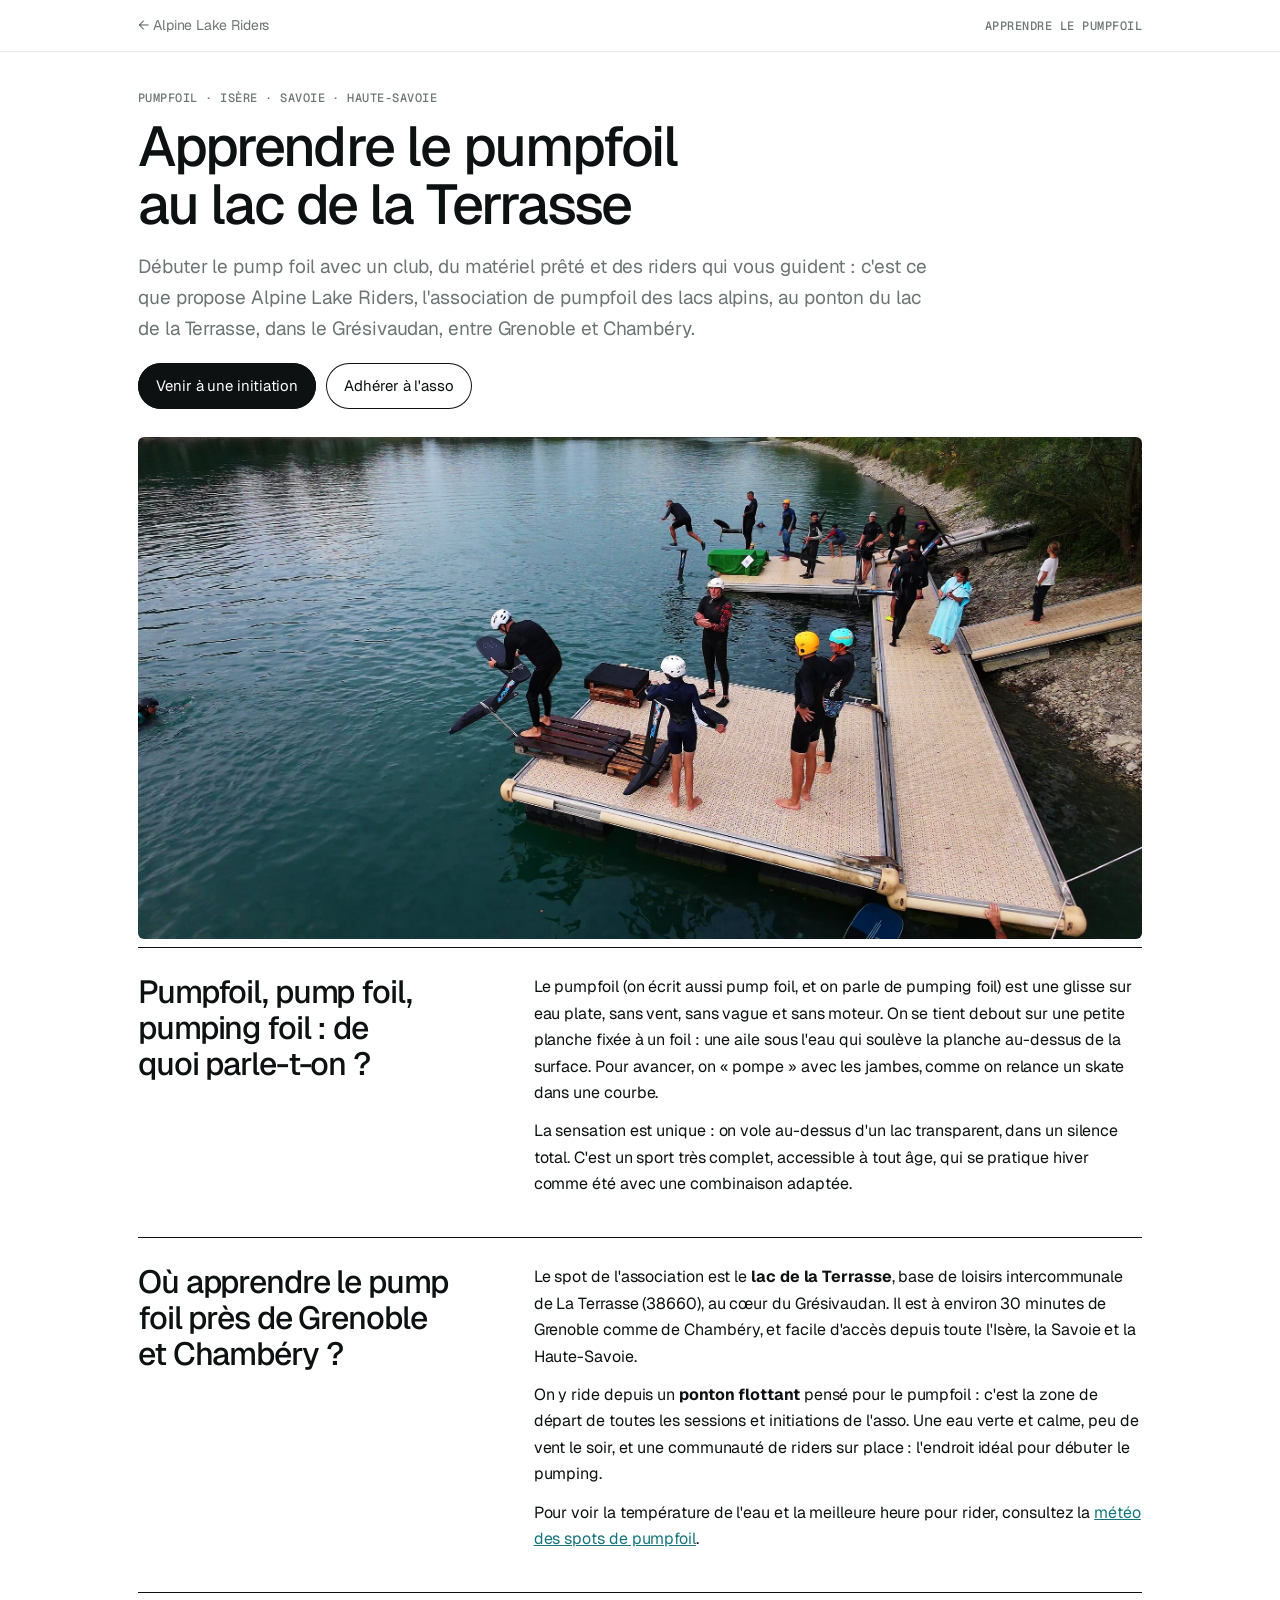
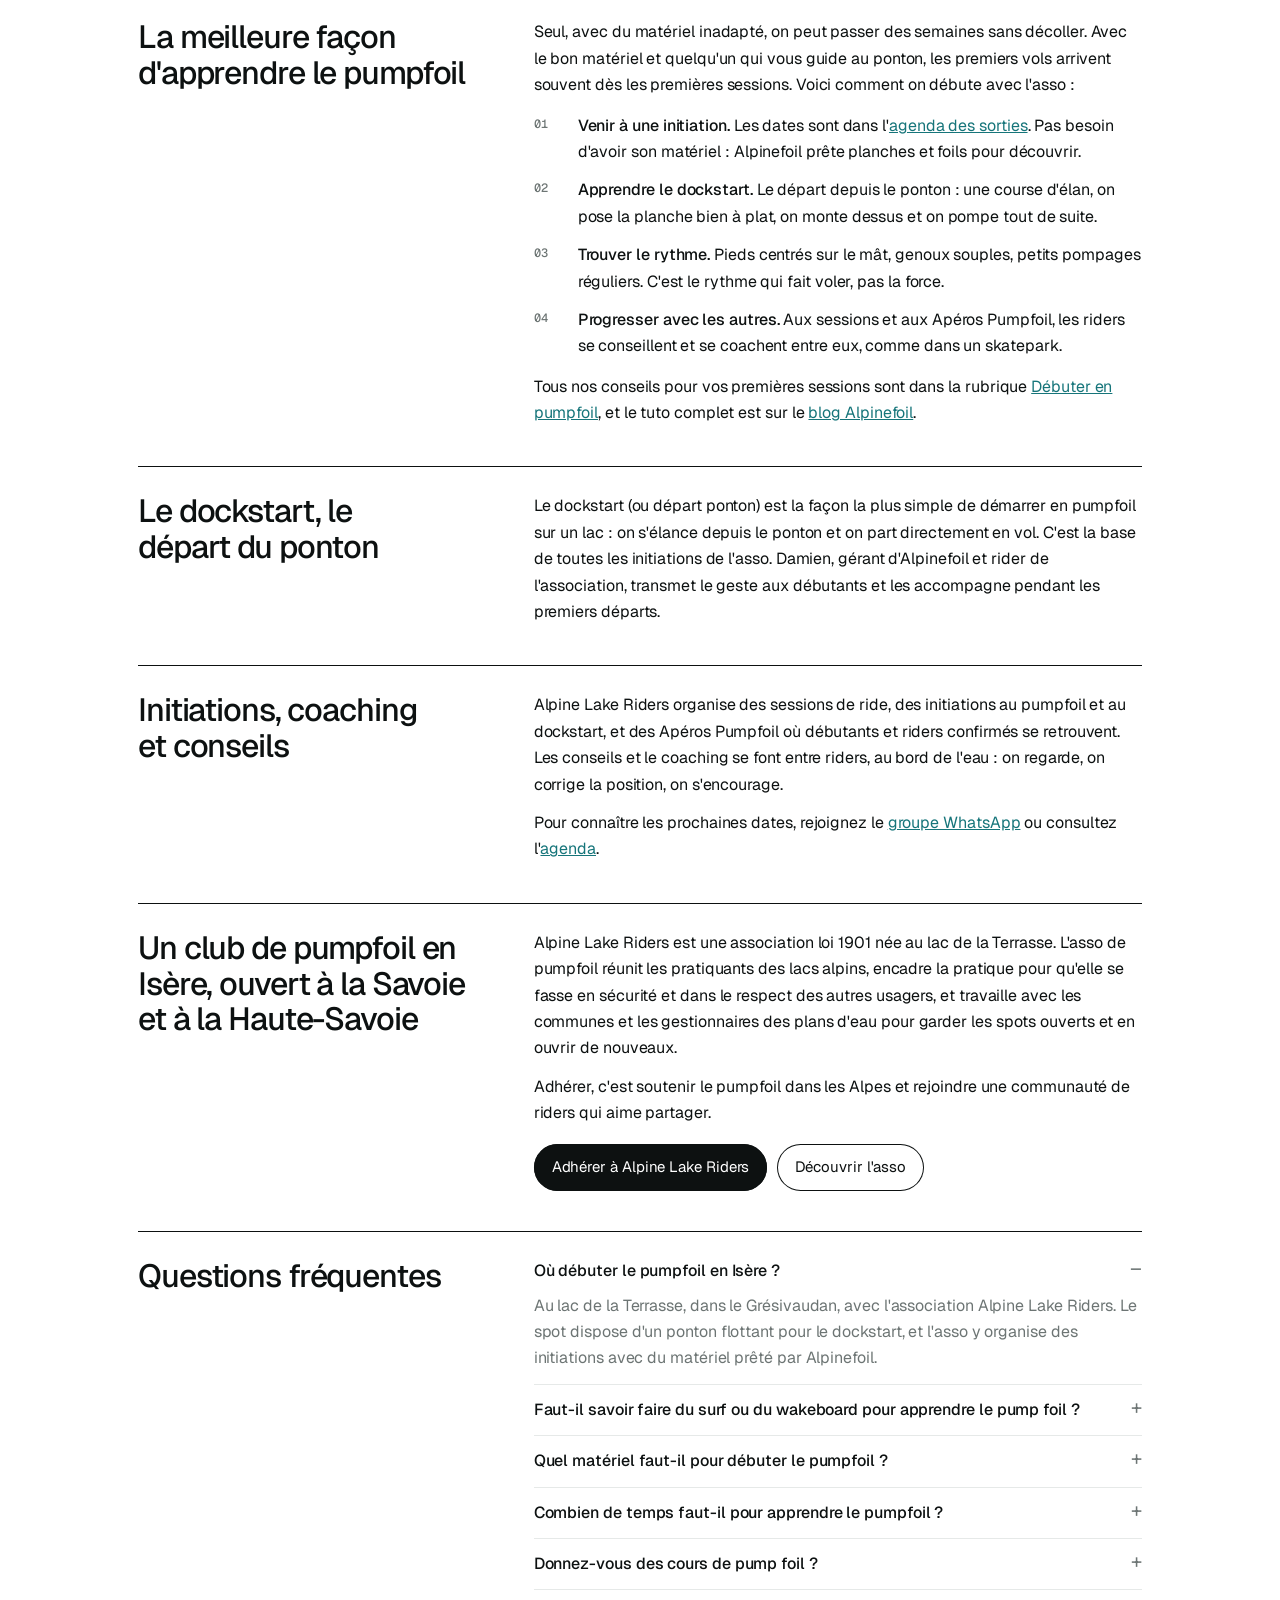
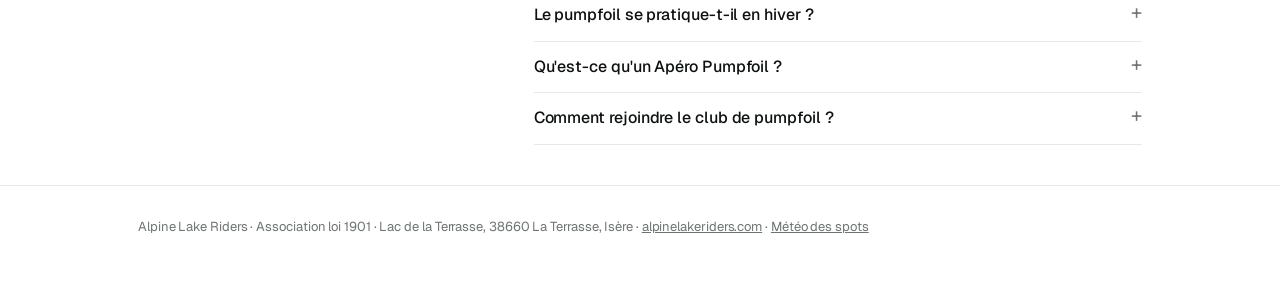
==== apprendre-pumpfoil.html @ 0e5ff298 "Nouvelle page « Apprendre le pumpfoil » (mots-clés pumpfoil, dockstart, débuter, club, Grenoble/Cham" ====
<!doctype html>
<html lang="fr">
<head>
<meta charset="utf-8">
<meta name="viewport" content="width=device-width,initial-scale=1,viewport-fit=cover">
<title>Apprendre le pumpfoil près de Grenoble et Chambéry · Alpine Lake Riders</title>
<meta name="description" content="Où apprendre le pump foil en Isère, Savoie et Haute-Savoie : initiations au dockstart, conseils et coaching entre riders au ponton du lac de la Terrasse, dans le Grésivaudan.">
<link rel="canonical" href="https://alpinelakeriders.com/apprendre-pumpfoil">
<meta property="og:type" content="article">
<meta property="og:site_name" content="Alpine Lake Riders">
<meta property="og:locale" content="fr_FR">
<meta property="og:title" content="Apprendre le pumpfoil au lac de la Terrasse">
<meta property="og:description" content="Initiations au dockstart, conseils et coaching entre riders : débuter le pump foil avec l'association Alpine Lake Riders.">
<meta property="og:url" content="https://alpinelakeriders.com/apprendre-pumpfoil">
<meta property="og:image" content="https://alpinelakeriders.com/media/depart-ponton.jpg">
<meta name="theme-color" content="#ffffff">
<link rel="icon" href="/media/favicon.svg?v=3" type="image/svg+xml">
<link rel="preconnect" href="https://fonts.googleapis.com"><link rel="preconnect" href="https://fonts.gstatic.com" crossorigin>
<link rel="stylesheet" href="https://fonts.googleapis.com/css2?family=Geist:wght@300..700&family=Geist+Mono:wght@400;500&display=swap">
<script type="application/ld+json">{"@context":"https://schema.org","@type":"BreadcrumbList","itemListElement":[{"@type":"ListItem","position":1,"name":"Alpine Lake Riders","item":"https://alpinelakeriders.com/"},{"@type":"ListItem","position":2,"name":"Apprendre le pumpfoil","item":"https://alpinelakeriders.com/apprendre-pumpfoil"}]}</script>
<script type="application/ld+json">{"@context": "https://schema.org", "@type": "FAQPage", "mainEntity": [{"@type": "Question", "name": "Où débuter le pumpfoil en Isère ?", "acceptedAnswer": {"@type": "Answer", "text": "Au lac de la Terrasse, dans le Grésivaudan, avec l'association Alpine Lake Riders. Le spot dispose d'un ponton flottant pour le dockstart, et l'asso y organise des initiations avec du matériel prêté par Alpinefoil."}}, {"@type": "Question", "name": "Faut-il savoir faire du surf ou du wakeboard pour apprendre le pump foil ?", "acceptedAnswer": {"@type": "Answer", "text": "Non. Une expérience de glisse aide un peu, mais beaucoup de riders de l'asso ont débuté sans. Il faut surtout savoir nager, être à l'aise dans l'eau et accepter de tomber souvent au début."}}, {"@type": "Question", "name": "Quel matériel faut-il pour débuter le pumpfoil ?", "acceptedAnswer": {"@type": "Answer", "text": "Une grande aile avant (1 500 à 2 000 cm²) qui porte à basse vitesse, une planche de pump légère, une combinaison adaptée à la saison, un casque et idéalement un gilet d'impact. Inutile d'acheter tout de suite : le matériel est prêté pendant les initiations."}}, {"@type": "Question", "name": "Combien de temps faut-il pour apprendre le pumpfoil ?", "acceptedAnswer": {"@type": "Answer", "text": "Cela dépend de chacun. Avec le bon matériel et quelqu'un pour vous guider au ponton, les premiers vols arrivent souvent au bout de quelques sessions. Le pump est très physique : mieux vaut dix départs bien faits qu'une heure d'épuisement."}}, {"@type": "Question", "name": "Donnez-vous des cours de pump foil ?", "acceptedAnswer": {"@type": "Answer", "text": "L'association propose des initiations au pumpfoil et au dockstart, puis un coaching entre riders pendant les sessions. Les dates sont publiées dans l'agenda et sur le groupe WhatsApp."}}, {"@type": "Question", "name": "Le pumpfoil se pratique-t-il en hiver ?", "acceptedAnswer": {"@type": "Answer", "text": "Oui, avec une combinaison adaptée. La température de l'eau des lacs est suivie sur la page météo des spots. Le ponton du lac de la Terrasse est fermé du 1er novembre au 18 décembre 2026."}}, {"@type": "Question", "name": "Qu'est-ce qu'un Apéro Pumpfoil ?", "acceptedAnswer": {"@type": "Answer", "text": "Le rendez-vous convivial de l'asso : on ride au ponton en fin de journée, puis on se retrouve autour d'un apéro partagé. Débutants, curieux et riders confirmés sont les bienvenus."}}, {"@type": "Question", "name": "Comment rejoindre le club de pumpfoil ?", "acceptedAnswer": {"@type": "Answer", "text": "En adhérant à l'association depuis la rubrique Rejoindre les riders, et en rejoignant le groupe WhatsApp pour être prévenu des prochaines sessions."}}]}</script>
<style>
:root{
  --paper:#ffffff; --ink:#0d1111; --grey:#6d7574; --hair:#e6e9e8; --lake:#16757a;
  --bg:var(--paper); --fg:var(--ink); --muted:var(--grey); --line:var(--hair); --tint:#f4f6f6;
  --sans:"Geist", system-ui, -apple-system, "Segoe UI", Roboto, sans-serif;
  --mono:"Geist Mono", ui-monospace, Menlo, Consolas, monospace;
}
@media (prefers-color-scheme: dark){:root:not([data-theme="light"]){
  --bg:#0a0d0d; --fg:#eef1f0; --muted:#8e9897; --line:#1f2625; --tint:#121717; --lake:#4fb3b0; color-scheme:dark}}
:root[data-theme="dark"]{--bg:#0a0d0d; --fg:#eef1f0; --muted:#8e9897; --line:#1f2625; --tint:#121717; --lake:#4fb3b0; color-scheme:dark}
*{box-sizing:border-box}
html,body{margin:0;padding:0}
body{overflow-x:clip;background:var(--bg);color:var(--fg);font:400 16px/1.65 var(--sans);-webkit-font-smoothing:antialiased;letter-spacing:-.005em}
img{display:block;max-width:100%;height:auto}
a{color:inherit}
:focus-visible{outline:2px solid var(--lake);outline-offset:3px}
p{margin:0}p+p{margin-top:12px}
h1,h2,h3{margin:0;font-weight:500;letter-spacing:-.035em;text-wrap:balance}
.wrap{max-width:1100px;margin:0 auto;padding-left:max(16px,env(safe-area-inset-left,0px));padding-right:max(16px,env(safe-area-inset-right,0px))}
@media (min-width:800px){.wrap{padding-left:48px;padding-right:48px}}
.label{font:500 12px/1 var(--mono);letter-spacing:.04em;text-transform:uppercase;color:var(--muted)}
.top{position:sticky;top:0;z-index:5;background:color-mix(in srgb,var(--bg) 92%,transparent);backdrop-filter:blur(12px);-webkit-backdrop-filter:blur(12px);border-bottom:1px solid var(--line)}
.top .wrap{display:flex;justify-content:space-between;align-items:center;gap:12px;padding-block:14px}
.top a{font-size:14px;color:var(--muted);text-decoration:none}.top a:hover{color:var(--fg)}
header.intro{padding-block:40px 28px}
header.intro h1{font-size:clamp(32px,4.8vw,56px);line-height:1.04;max-width:18ch}
header.intro .lede{color:var(--muted);max-width:62ch;margin-top:16px;font-size:clamp(17px,1.6vw,19px)}
.hero{margin:0 0 8px;border-radius:6px;overflow:hidden;aspect-ratio:16/8;background:var(--tint)}
.hero img{width:100%;height:100%;object-fit:cover}
section{border-top:1px solid var(--fg);padding-block:26px 40px;display:grid;gap:14px 48px}
@media (min-width:860px){section{grid-template-columns:minmax(0,4fr) minmax(0,7fr)}}
section h2{font-size:clamp(23px,2.7vw,32px);line-height:1.12}
section .txt{max-width:66ch}
section .txt a{color:var(--lake)}section .txt a:hover{color:var(--fg)}
ol.steps{list-style:none;margin:14px 0 0;padding:0;display:grid;gap:12px;counter-reset:s}
ol.steps li{counter-increment:s;display:grid;grid-template-columns:34px 1fr;gap:4px 10px}
ol.steps li::before{content:counter(s,decimal-leading-zero);font:500 12px/1.9 var(--mono);color:var(--muted)}
ol.steps b{font-weight:500}
.faq details{border-bottom:1px solid var(--line);padding-block:12px}
.faq details:first-child{padding-top:0}
.faq summary{cursor:pointer;font-weight:500;list-style:none;display:flex;justify-content:space-between;gap:16px}
.faq summary::-webkit-details-marker{display:none}
.faq summary::after{content:"+";font:400 20px/1 var(--sans);color:var(--muted)}
.faq details[open] summary::after{content:"–"}
.faq details p{color:var(--muted);margin-top:8px}
.faq details a{color:var(--lake)}
.cta{display:flex;flex-wrap:wrap;gap:10px;margin-top:18px}
.pill{display:inline-flex;align-items:center;gap:8px;padding:11px 18px;border-radius:999px;font-size:15px;text-decoration:none;box-shadow:inset 0 0 0 1px var(--fg)}
.pill.ink{background:var(--fg);color:var(--bg)}
.pill:hover{opacity:.85}
section .txt a.pill{color:var(--fg)}section .txt a.pill.ink{color:var(--bg)}
footer{padding-block:30px 50px;color:var(--muted);font-size:13px;border-top:1px solid var(--line)}
footer a{color:inherit}
</style>
</head>
<body>
<div class="top"><div class="wrap"><a href="/">← Alpine Lake Riders</a><span class="label">Apprendre le pumpfoil</span></div></div>
<main class="wrap">
<header class="intro">
  <p class="label">Pumpfoil · Isère · Savoie · Haute-Savoie</p>
  <h1 style="margin-top:14px">Apprendre le pumpfoil au lac de la Terrasse</h1>
  <p class="lede">Débuter le pump foil avec un club, du matériel prêté et des riders qui vous guident : c'est ce que propose Alpine Lake Riders, l'association de pumpfoil des lacs alpins, au ponton du lac de la Terrasse, dans le Grésivaudan, entre Grenoble et Chambéry.</p>
  <div class="cta"><a class="pill ink" href="/#agenda">Venir à une initiation</a><a class="pill" href="/#rejoindre">Adhérer à l'asso</a></div>
</header>
<figure class="hero"><img src="media/depart-ponton.jpg" alt="Départ en dockstart depuis le ponton de pumpfoil du lac de la Terrasse" width="2200" height="1238"></figure>

<section>
  <h2>Pumpfoil, pump foil, pumping foil : de quoi parle-t-on&nbsp;?</h2>
  <div class="txt">
    <p>Le pumpfoil (on écrit aussi pump foil, et on parle de pumping foil) est une glisse sur eau plate, sans vent, sans vague et sans moteur. On se tient debout sur une petite planche fixée à un foil : une aile sous l'eau qui soulève la planche au-dessus de la surface. Pour avancer, on « pompe » avec les jambes, comme on relance un skate dans une courbe.</p>
    <p>La sensation est unique : on vole au-dessus d'un lac transparent, dans un silence total. C'est un sport très complet, accessible à tout âge, qui se pratique hiver comme été avec une combinaison adaptée.</p>
  </div>
</section>

<section>
  <h2>Où apprendre le pump foil près de Grenoble et Chambéry&nbsp;?</h2>
  <div class="txt">
    <p>Le spot de l'association est le <b>lac de la Terrasse</b>, base de loisirs intercommunale de La Terrasse (38660), au cœur du Grésivaudan. Il est à environ 30 minutes de Grenoble comme de Chambéry, et facile d'accès depuis toute l'Isère, la Savoie et la Haute-Savoie.</p>
    <p>On y ride depuis un <b>ponton flottant</b> pensé pour le pumpfoil : c'est la zone de départ de toutes les sessions et initiations de l'asso. Une eau verte et calme, peu de vent le soir, et une communauté de riders sur place : l'endroit idéal pour débuter le pumping.</p>
    <p>Pour voir la température de l'eau et la meilleure heure pour rider, consultez la <a href="/lacs">météo des spots de pumpfoil</a>.</p>
  </div>
</section>

<section>
  <h2>La meilleure façon d'apprendre le pumpfoil</h2>
  <div class="txt">
    <p>Seul, avec du matériel inadapté, on peut passer des semaines sans décoller. Avec le bon matériel et quelqu'un qui vous guide au ponton, les premiers vols arrivent souvent dès les premières sessions. Voici comment on débute avec l'asso :</p>
    <ol class="steps">
      <li><span><b>Venir à une initiation.</b> Les dates sont dans l'<a href="/#agenda">agenda des sorties</a>. Pas besoin d'avoir son matériel : Alpinefoil prête planches et foils pour découvrir.</span></li>
      <li><span><b>Apprendre le dockstart.</b> Le départ depuis le ponton : une course d'élan, on pose la planche bien à plat, on monte dessus et on pompe tout de suite.</span></li>
      <li><span><b>Trouver le rythme.</b> Pieds centrés sur le mât, genoux souples, petits pompages réguliers. C'est le rythme qui fait voler, pas la force.</span></li>
      <li><span><b>Progresser avec les autres.</b> Aux sessions et aux Apéros Pumpfoil, les riders se conseillent et se coachent entre eux, comme dans un skatepark.</span></li>
    </ol>
    <p style="margin-top:14px">Tous nos conseils pour vos premières sessions sont dans la rubrique <a href="/#debuter">Débuter en pumpfoil</a>, et le tuto complet est sur le <a href="https://www.alpinefoil.com/blog-hydrofoil-kite-foil/tuto-foil/tuto-pumpfoil-debuter-apprendre-pumping-drop-start.html" target="_blank" rel="noopener">blog Alpinefoil</a>.</p>
  </div>
</section>

<section>
  <h2>Le dockstart, le départ du ponton</h2>
  <div class="txt">
    <p>Le dockstart (ou départ ponton) est la façon la plus simple de démarrer en pumpfoil sur un lac : on s'élance depuis le ponton et on part directement en vol. C'est la base de toutes les initiations de l'asso. Damien, gérant d'Alpinefoil et rider de l'association, transmet le geste aux débutants et les accompagne pendant les premiers départs.</p>
  </div>
</section>

<section>
  <h2>Initiations, coaching et conseils</h2>
  <div class="txt">
    <p>Alpine Lake Riders organise des sessions de ride, des initiations au pumpfoil et au dockstart, et des Apéros Pumpfoil où débutants et riders confirmés se retrouvent. Les conseils et le coaching se font entre riders, au bord de l'eau : on regarde, on corrige la position, on s'encourage.</p>
    <p>Pour connaître les prochaines dates, rejoignez le <a href="https://chat.whatsapp.com/D0wUPuh0QP87qtSMwNR3xT" target="_blank" rel="noopener">groupe WhatsApp</a> ou consultez l'<a href="/#agenda">agenda</a>.</p>
  </div>
</section>

<section>
  <h2>Un club de pumpfoil en Isère, ouvert à la Savoie et à la Haute-Savoie</h2>
  <div class="txt">
    <p>Alpine Lake Riders est une association loi 1901 née au lac de la Terrasse. L'asso de pumpfoil réunit les pratiquants des lacs alpins, encadre la pratique pour qu'elle se fasse en sécurité et dans le respect des autres usagers, et travaille avec les communes et les gestionnaires des plans d'eau pour garder les spots ouverts et en ouvrir de nouveaux.</p>
    <p>Adhérer, c'est soutenir le pumpfoil dans les Alpes et rejoindre une communauté de riders qui aime partager.</p>
    <div class="cta"><a class="pill ink" href="/#rejoindre">Adhérer à Alpine Lake Riders</a><a class="pill" href="/#asso">Découvrir l'asso</a></div>
  </div>
</section>

<section class="faq-sec">
  <h2>Questions fréquentes</h2>
  <div class="txt faq" id="faq">
    <details open><summary>Où débuter le pumpfoil en Isère&nbsp;?</summary><p>Au lac de la Terrasse, dans le Grésivaudan, avec l'association Alpine Lake Riders. Le spot dispose d'un ponton flottant pour le dockstart, et l'asso y organise des initiations avec du matériel prêté par Alpinefoil.</p></details>
    <details><summary>Faut-il savoir faire du surf ou du wakeboard pour apprendre le pump foil&nbsp;?</summary><p>Non. Une expérience de glisse aide un peu, mais beaucoup de riders de l'asso ont débuté sans. Il faut surtout savoir nager, être à l'aise dans l'eau et accepter de tomber souvent au début.</p></details>
    <details><summary>Quel matériel faut-il pour débuter le pumpfoil&nbsp;?</summary><p>Une grande aile avant (1 500 à 2 000 cm²) qui porte à basse vitesse, une planche de pump légère, une combinaison adaptée à la saison, un casque et idéalement un gilet d'impact. Inutile d'acheter tout de suite : le matériel est prêté pendant les initiations.</p></details>
    <details><summary>Combien de temps faut-il pour apprendre le pumpfoil&nbsp;?</summary><p>Cela dépend de chacun. Avec le bon matériel et quelqu'un pour vous guider au ponton, les premiers vols arrivent souvent au bout de quelques sessions. Le pump est très physique : mieux vaut dix départs bien faits qu'une heure d'épuisement.</p></details>
    <details><summary>Donnez-vous des cours de pump foil&nbsp;?</summary><p>L'association propose des initiations au pumpfoil et au dockstart, puis un coaching entre riders pendant les sessions. Les dates sont publiées dans l'<a href="/#agenda">agenda</a> et sur le groupe WhatsApp.</p></details>
    <details><summary>Le pumpfoil se pratique-t-il en hiver&nbsp;?</summary><p>Oui, avec une combinaison adaptée. La température de l'eau des lacs est suivie sur la page <a href="/lacs">météo des spots</a>. Le ponton du lac de la Terrasse est fermé du 1er novembre au 18 décembre 2026.</p></details>
    <details><summary>Qu'est-ce qu'un Apéro Pumpfoil&nbsp;?</summary><p>Le rendez-vous convivial de l'asso : on ride au ponton en fin de journée, puis on se retrouve autour d'un apéro partagé. Débutants, curieux et riders confirmés sont les bienvenus.</p></details>
    <details><summary>Comment rejoindre le club de pumpfoil&nbsp;?</summary><p>En adhérant à l'association depuis la rubrique <a href="/#rejoindre">Rejoindre les riders</a>, et en rejoignant le groupe WhatsApp pour être prévenu des prochaines sessions.</p></details>
  </div>
</section>
</main>
<footer><div class="wrap">
  <p>Alpine Lake Riders · Association loi 1901 · Lac de la Terrasse, 38660 La Terrasse, Isère · <a href="/">alpinelakeriders.com</a> · <a href="/lacs">Météo des spots</a></p>
</div></footer>
</body>
</html>
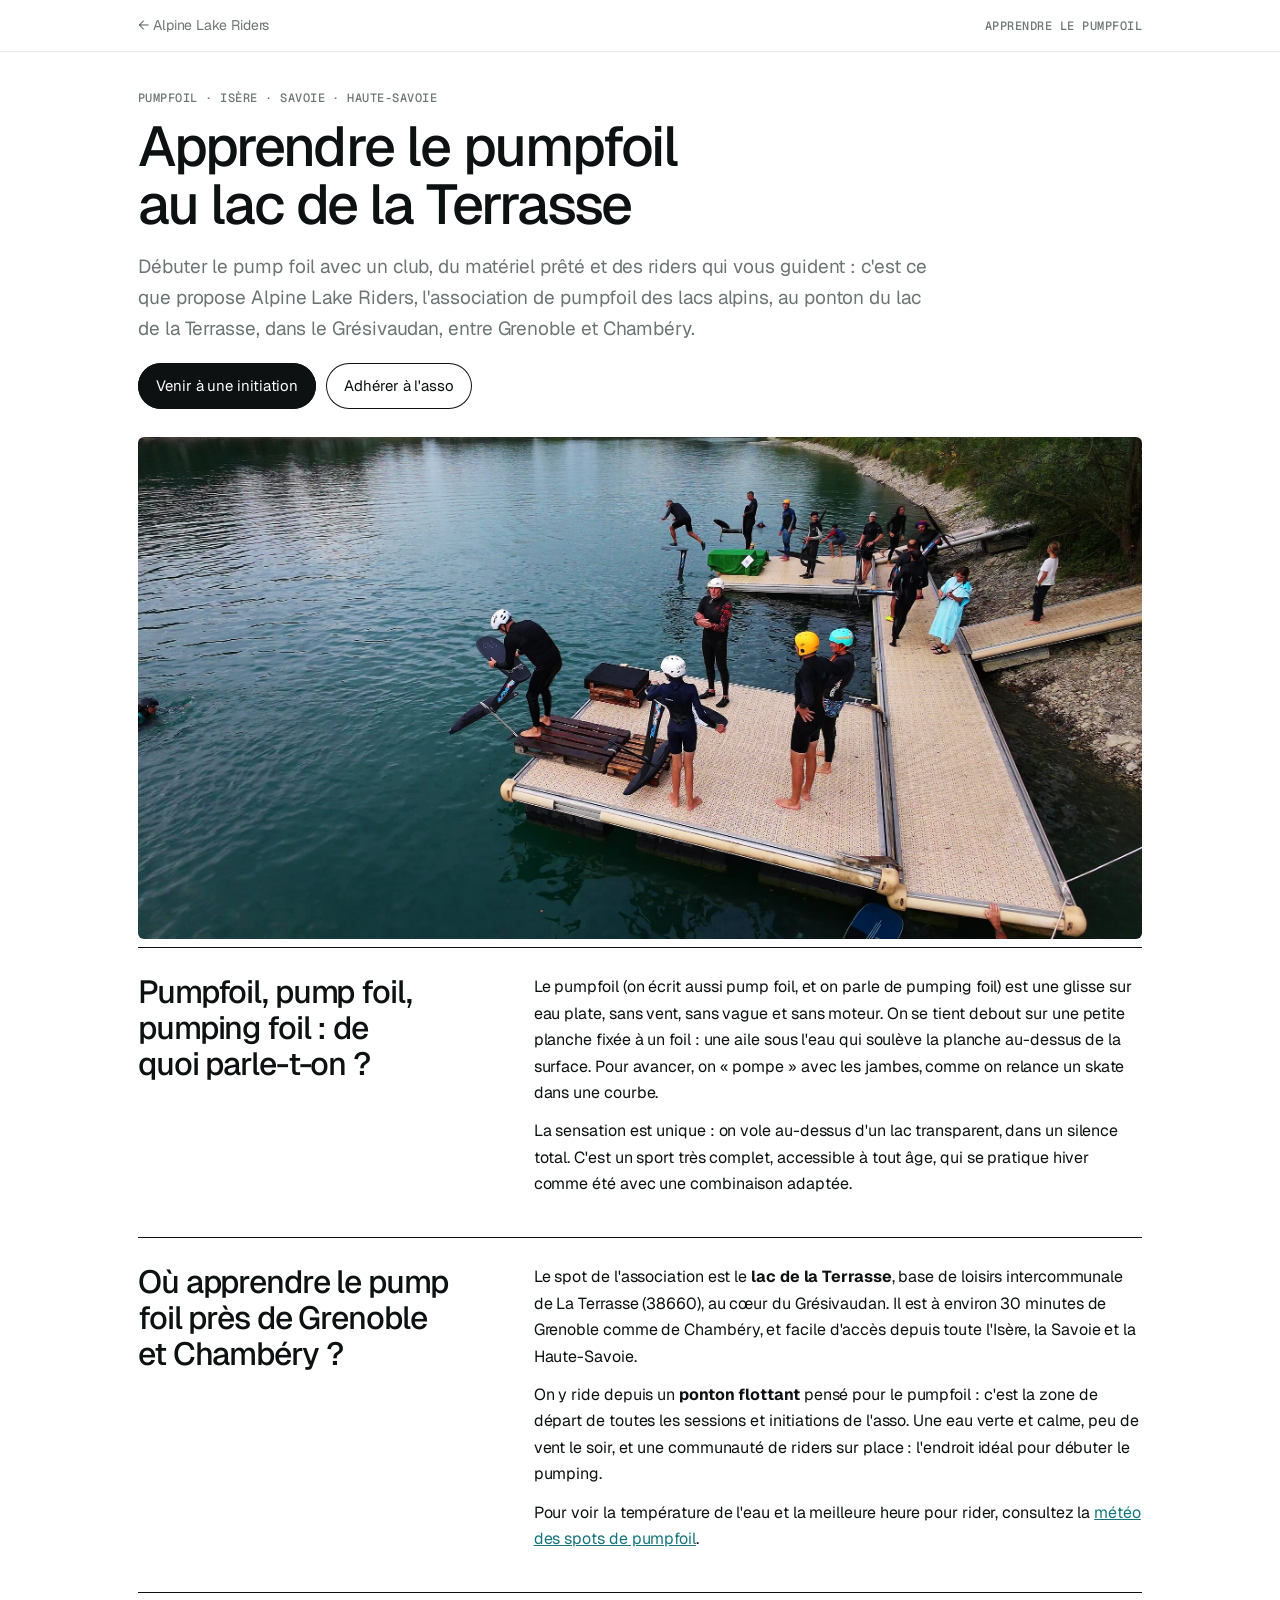
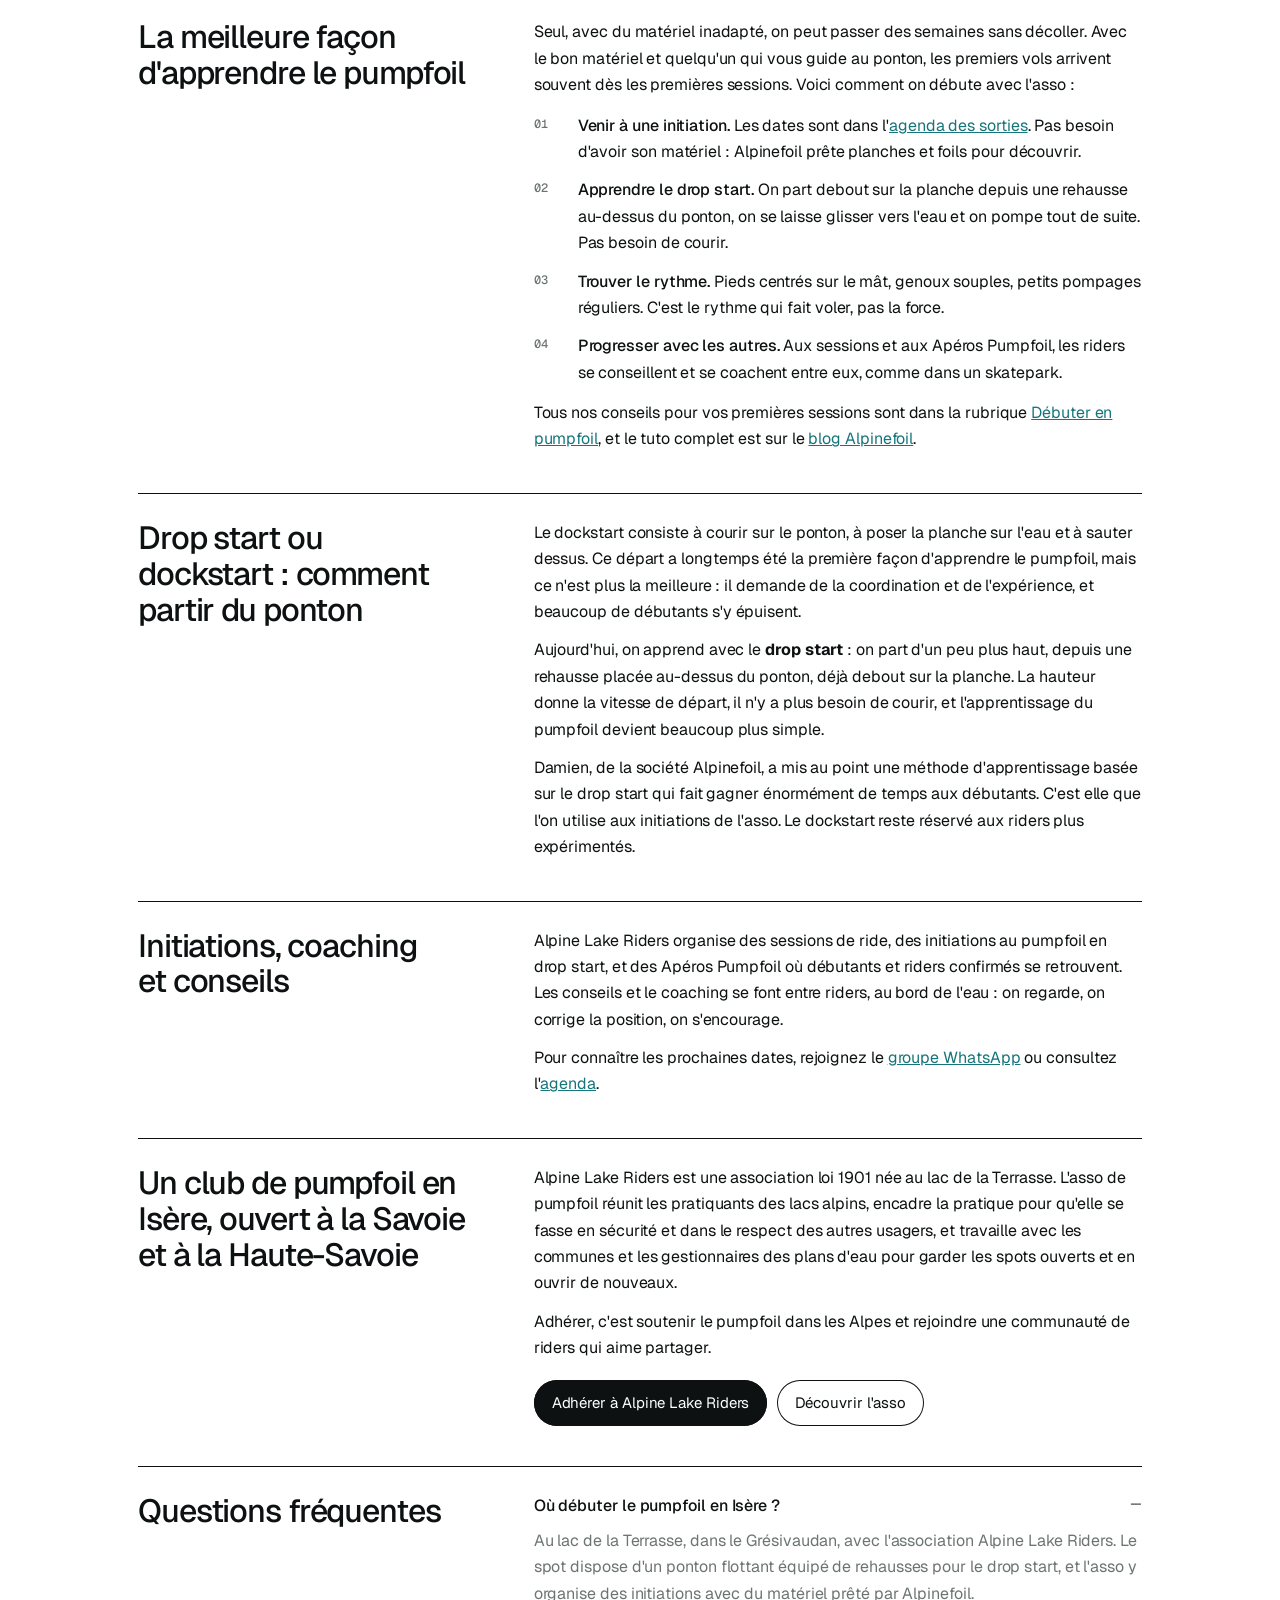
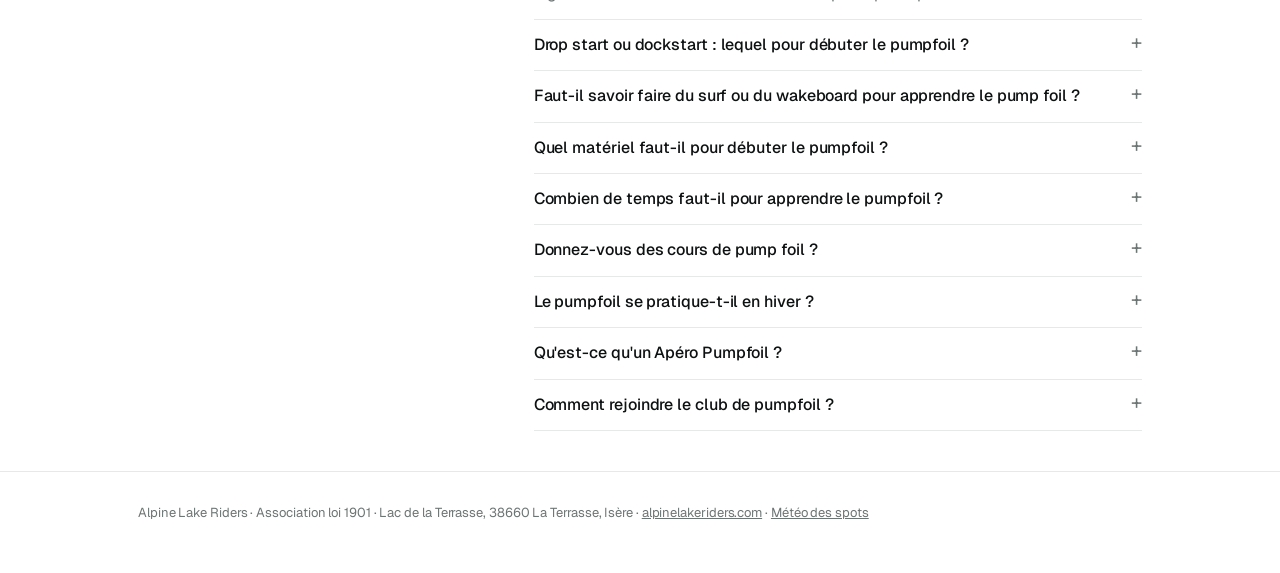
==== commit 849a3c3d: "Page Apprendre le pumpfoil : le drop start comme méthode d'apprentissage, le dockstart pour les ride" ====
--- a/apprendre-pumpfoil.html
+++ b/apprendre-pumpfoil.html
@@ -4,13 +4,13 @@
 <meta charset="utf-8">
 <meta name="viewport" content="width=device-width,initial-scale=1,viewport-fit=cover">
 <title>Apprendre le pumpfoil près de Grenoble et Chambéry · Alpine Lake Riders</title>
-<meta name="description" content="Où apprendre le pump foil en Isère, Savoie et Haute-Savoie : initiations au dockstart, conseils et coaching entre riders au ponton du lac de la Terrasse, dans le Grésivaudan.">
+<meta name="description" content="Où apprendre le pump foil en Isère, Savoie et Haute-Savoie : initiations au drop start, conseils et coaching entre riders au ponton du lac de la Terrasse, dans le Grésivaudan.">
 <link rel="canonical" href="https://alpinelakeriders.com/apprendre-pumpfoil">
 <meta property="og:type" content="article">
 <meta property="og:site_name" content="Alpine Lake Riders">
 <meta property="og:locale" content="fr_FR">
 <meta property="og:title" content="Apprendre le pumpfoil au lac de la Terrasse">
-<meta property="og:description" content="Initiations au dockstart, conseils et coaching entre riders : débuter le pump foil avec l'association Alpine Lake Riders.">
+<meta property="og:description" content="Initiations au drop start, conseils et coaching entre riders : débuter le pump foil avec l'association Alpine Lake Riders.">
 <meta property="og:url" content="https://alpinelakeriders.com/apprendre-pumpfoil">
 <meta property="og:image" content="https://alpinelakeriders.com/media/depart-ponton.jpg">
 <meta name="theme-color" content="#ffffff">
@@ -18,7 +18,7 @@
 <link rel="preconnect" href="https://fonts.googleapis.com"><link rel="preconnect" href="https://fonts.gstatic.com" crossorigin>
 <link rel="stylesheet" href="https://fonts.googleapis.com/css2?family=Geist:wght@300..700&family=Geist+Mono:wght@400;500&display=swap">
 <script type="application/ld+json">{"@context":"https://schema.org","@type":"BreadcrumbList","itemListElement":[{"@type":"ListItem","position":1,"name":"Alpine Lake Riders","item":"https://alpinelakeriders.com/"},{"@type":"ListItem","position":2,"name":"Apprendre le pumpfoil","item":"https://alpinelakeriders.com/apprendre-pumpfoil"}]}</script>
-<script type="application/ld+json">{"@context": "https://schema.org", "@type": "FAQPage", "mainEntity": [{"@type": "Question", "name": "Où débuter le pumpfoil en Isère ?", "acceptedAnswer": {"@type": "Answer", "text": "Au lac de la Terrasse, dans le Grésivaudan, avec l'association Alpine Lake Riders. Le spot dispose d'un ponton flottant pour le dockstart, et l'asso y organise des initiations avec du matériel prêté par Alpinefoil."}}, {"@type": "Question", "name": "Faut-il savoir faire du surf ou du wakeboard pour apprendre le pump foil ?", "acceptedAnswer": {"@type": "Answer", "text": "Non. Une expérience de glisse aide un peu, mais beaucoup de riders de l'asso ont débuté sans. Il faut surtout savoir nager, être à l'aise dans l'eau et accepter de tomber souvent au début."}}, {"@type": "Question", "name": "Quel matériel faut-il pour débuter le pumpfoil ?", "acceptedAnswer": {"@type": "Answer", "text": "Une grande aile avant (1 500 à 2 000 cm²) qui porte à basse vitesse, une planche de pump légère, une combinaison adaptée à la saison, un casque et idéalement un gilet d'impact. Inutile d'acheter tout de suite : le matériel est prêté pendant les initiations."}}, {"@type": "Question", "name": "Combien de temps faut-il pour apprendre le pumpfoil ?", "acceptedAnswer": {"@type": "Answer", "text": "Cela dépend de chacun. Avec le bon matériel et quelqu'un pour vous guider au ponton, les premiers vols arrivent souvent au bout de quelques sessions. Le pump est très physique : mieux vaut dix départs bien faits qu'une heure d'épuisement."}}, {"@type": "Question", "name": "Donnez-vous des cours de pump foil ?", "acceptedAnswer": {"@type": "Answer", "text": "L'association propose des initiations au pumpfoil et au dockstart, puis un coaching entre riders pendant les sessions. Les dates sont publiées dans l'agenda et sur le groupe WhatsApp."}}, {"@type": "Question", "name": "Le pumpfoil se pratique-t-il en hiver ?", "acceptedAnswer": {"@type": "Answer", "text": "Oui, avec une combinaison adaptée. La température de l'eau des lacs est suivie sur la page météo des spots. Le ponton du lac de la Terrasse est fermé du 1er novembre au 18 décembre 2026."}}, {"@type": "Question", "name": "Qu'est-ce qu'un Apéro Pumpfoil ?", "acceptedAnswer": {"@type": "Answer", "text": "Le rendez-vous convivial de l'asso : on ride au ponton en fin de journée, puis on se retrouve autour d'un apéro partagé. Débutants, curieux et riders confirmés sont les bienvenus."}}, {"@type": "Question", "name": "Comment rejoindre le club de pumpfoil ?", "acceptedAnswer": {"@type": "Answer", "text": "En adhérant à l'association depuis la rubrique Rejoindre les riders, et en rejoignant le groupe WhatsApp pour être prévenu des prochaines sessions."}}]}</script>
+<script type="application/ld+json">{"@context": "https://schema.org", "@type": "FAQPage", "mainEntity": [{"@type": "Question", "name": "Où débuter le pumpfoil en Isère ?", "acceptedAnswer": {"@type": "Answer", "text": "Au lac de la Terrasse, dans le Grésivaudan, avec l'association Alpine Lake Riders. Le spot dispose d'un ponton flottant équipé de rehausses pour le drop start, et l'asso y organise des initiations avec du matériel prêté par Alpinefoil."}}, {"@type": "Question", "name": "Drop start ou dockstart : lequel pour débuter le pumpfoil ?", "acceptedAnswer": {"@type": "Answer", "text": "Le drop start. On part debout depuis une rehausse au-dessus du ponton, sans courir, ce qui simplifie énormément l'apprentissage. Le dockstart, où l'on court sur le ponton avant de sauter sur la planche, est aujourd'hui réservé aux riders plus expérimentés."}}, {"@type": "Question", "name": "Faut-il savoir faire du surf ou du wakeboard pour apprendre le pump foil ?", "acceptedAnswer": {"@type": "Answer", "text": "Non. Une expérience de glisse aide un peu, mais beaucoup de riders de l'asso ont débuté sans. Il faut surtout savoir nager, être à l'aise dans l'eau et accepter de tomber souvent au début."}}, {"@type": "Question", "name": "Quel matériel faut-il pour débuter le pumpfoil ?", "acceptedAnswer": {"@type": "Answer", "text": "Une grande aile avant (1 500 à 2 000 cm²) qui porte à basse vitesse, une planche de pump légère, une combinaison adaptée à la saison, un casque et idéalement un gilet d'impact. Inutile d'acheter tout de suite : le matériel est prêté pendant les initiations."}}, {"@type": "Question", "name": "Combien de temps faut-il pour apprendre le pumpfoil ?", "acceptedAnswer": {"@type": "Answer", "text": "Cela dépend de chacun. Avec le bon matériel et quelqu'un pour vous guider au ponton, les premiers vols arrivent souvent au bout de quelques sessions. Le pump est très physique : mieux vaut dix départs bien faits qu'une heure d'épuisement."}}, {"@type": "Question", "name": "Donnez-vous des cours de pump foil ?", "acceptedAnswer": {"@type": "Answer", "text": "L'association propose des initiations au pumpfoil avec la méthode drop start mise au point par Alpinefoil, puis un coaching entre riders pendant les sessions. Les dates sont publiées dans l'agenda et sur le groupe WhatsApp."}}, {"@type": "Question", "name": "Le pumpfoil se pratique-t-il en hiver ?", "acceptedAnswer": {"@type": "Answer", "text": "Oui, avec une combinaison adaptée. La température de l'eau des lacs est suivie sur la page météo des spots. Le ponton du lac de la Terrasse est fermé du 1er novembre au 18 décembre 2026."}}, {"@type": "Question", "name": "Qu'est-ce qu'un Apéro Pumpfoil ?", "acceptedAnswer": {"@type": "Answer", "text": "Le rendez-vous convivial de l'asso : on ride au ponton en fin de journée, puis on se retrouve autour d'un apéro partagé. Débutants, curieux et riders confirmés sont les bienvenus."}}, {"@type": "Question", "name": "Comment rejoindre le club de pumpfoil ?", "acceptedAnswer": {"@type": "Answer", "text": "En adhérant à l'association depuis la rubrique Rejoindre les riders, et en rejoignant le groupe WhatsApp pour être prévenu des prochaines sessions."}}]}</script>
 <style>
 :root{
   --paper:#ffffff; --ink:#0d1111; --grey:#6d7574; --hair:#e6e9e8; --lake:#16757a;
@@ -83,7 +83,7 @@
   <p class="lede">Débuter le pump foil avec un club, du matériel prêté et des riders qui vous guident : c'est ce que propose Alpine Lake Riders, l'association de pumpfoil des lacs alpins, au ponton du lac de la Terrasse, dans le Grésivaudan, entre Grenoble et Chambéry.</p>
   <div class="cta"><a class="pill ink" href="/#agenda">Venir à une initiation</a><a class="pill" href="/#rejoindre">Adhérer à l'asso</a></div>
 </header>
-<figure class="hero"><img src="media/depart-ponton.jpg" alt="Départ en dockstart depuis le ponton de pumpfoil du lac de la Terrasse" width="2200" height="1238"></figure>
+<figure class="hero"><img src="media/depart-ponton.jpg" alt="Départ depuis le ponton de pumpfoil du lac de la Terrasse" width="2200" height="1238"></figure>
 
 <section>
   <h2>Pumpfoil, pump foil, pumping foil : de quoi parle-t-on&nbsp;?</h2>
@@ -108,7 +108,7 @@
     <p>Seul, avec du matériel inadapté, on peut passer des semaines sans décoller. Avec le bon matériel et quelqu'un qui vous guide au ponton, les premiers vols arrivent souvent dès les premières sessions. Voici comment on débute avec l'asso :</p>
     <ol class="steps">
       <li><span><b>Venir à une initiation.</b> Les dates sont dans l'<a href="/#agenda">agenda des sorties</a>. Pas besoin d'avoir son matériel : Alpinefoil prête planches et foils pour découvrir.</span></li>
-      <li><span><b>Apprendre le dockstart.</b> Le départ depuis le ponton : une course d'élan, on pose la planche bien à plat, on monte dessus et on pompe tout de suite.</span></li>
+      <li><span><b>Apprendre le drop start.</b> On part debout sur la planche depuis une rehausse au-dessus du ponton, on se laisse glisser vers l'eau et on pompe tout de suite. Pas besoin de courir.</span></li>
       <li><span><b>Trouver le rythme.</b> Pieds centrés sur le mât, genoux souples, petits pompages réguliers. C'est le rythme qui fait voler, pas la force.</span></li>
       <li><span><b>Progresser avec les autres.</b> Aux sessions et aux Apéros Pumpfoil, les riders se conseillent et se coachent entre eux, comme dans un skatepark.</span></li>
     </ol>
@@ -117,16 +117,18 @@
 </section>
 
 <section>
-  <h2>Le dockstart, le départ du ponton</h2>
+  <h2>Drop start ou dockstart&nbsp;: comment partir du ponton</h2>
   <div class="txt">
-    <p>Le dockstart (ou départ ponton) est la façon la plus simple de démarrer en pumpfoil sur un lac : on s'élance depuis le ponton et on part directement en vol. C'est la base de toutes les initiations de l'asso. Damien, gérant d'Alpinefoil et rider de l'association, transmet le geste aux débutants et les accompagne pendant les premiers départs.</p>
+    <p>Le dockstart consiste à courir sur le ponton, à poser la planche sur l'eau et à sauter dessus. Ce départ a longtemps été la première façon d'apprendre le pumpfoil, mais ce n'est plus la meilleure : il demande de la coordination et de l'expérience, et beaucoup de débutants s'y épuisent.</p>
+    <p>Aujourd'hui, on apprend avec le <b>drop start</b> : on part d'un peu plus haut, depuis une rehausse placée au-dessus du ponton, déjà debout sur la planche. La hauteur donne la vitesse de départ, il n'y a plus besoin de courir, et l'apprentissage du pumpfoil devient beaucoup plus simple.</p>
+    <p>Damien, de la société Alpinefoil, a mis au point une méthode d'apprentissage basée sur le drop start qui fait gagner énormément de temps aux débutants. C'est elle que l'on utilise aux initiations de l'asso. Le dockstart reste réservé aux riders plus expérimentés.</p>
   </div>
 </section>
 
 <section>
   <h2>Initiations, coaching et conseils</h2>
   <div class="txt">
-    <p>Alpine Lake Riders organise des sessions de ride, des initiations au pumpfoil et au dockstart, et des Apéros Pumpfoil où débutants et riders confirmés se retrouvent. Les conseils et le coaching se font entre riders, au bord de l'eau : on regarde, on corrige la position, on s'encourage.</p>
+    <p>Alpine Lake Riders organise des sessions de ride, des initiations au pumpfoil en drop start, et des Apéros Pumpfoil où débutants et riders confirmés se retrouvent. Les conseils et le coaching se font entre riders, au bord de l'eau : on regarde, on corrige la position, on s'encourage.</p>
     <p>Pour connaître les prochaines dates, rejoignez le <a href="https://chat.whatsapp.com/D0wUPuh0QP87qtSMwNR3xT" target="_blank" rel="noopener">groupe WhatsApp</a> ou consultez l'<a href="/#agenda">agenda</a>.</p>
   </div>
 </section>
@@ -143,11 +145,12 @@
 <section class="faq-sec">
   <h2>Questions fréquentes</h2>
   <div class="txt faq" id="faq">
-    <details open><summary>Où débuter le pumpfoil en Isère&nbsp;?</summary><p>Au lac de la Terrasse, dans le Grésivaudan, avec l'association Alpine Lake Riders. Le spot dispose d'un ponton flottant pour le dockstart, et l'asso y organise des initiations avec du matériel prêté par Alpinefoil.</p></details>
+    <details open><summary>Où débuter le pumpfoil en Isère&nbsp;?</summary><p>Au lac de la Terrasse, dans le Grésivaudan, avec l'association Alpine Lake Riders. Le spot dispose d'un ponton flottant équipé de rehausses pour le drop start, et l'asso y organise des initiations avec du matériel prêté par Alpinefoil.</p></details>
+    <details><summary>Drop start ou dockstart&nbsp;: lequel pour débuter le pumpfoil&nbsp;?</summary><p>Le drop start. On part debout depuis une rehausse au-dessus du ponton, sans courir, ce qui simplifie énormément l'apprentissage. Le dockstart, où l'on court sur le ponton avant de sauter sur la planche, est aujourd'hui réservé aux riders plus expérimentés.</p></details>
     <details><summary>Faut-il savoir faire du surf ou du wakeboard pour apprendre le pump foil&nbsp;?</summary><p>Non. Une expérience de glisse aide un peu, mais beaucoup de riders de l'asso ont débuté sans. Il faut surtout savoir nager, être à l'aise dans l'eau et accepter de tomber souvent au début.</p></details>
     <details><summary>Quel matériel faut-il pour débuter le pumpfoil&nbsp;?</summary><p>Une grande aile avant (1 500 à 2 000 cm²) qui porte à basse vitesse, une planche de pump légère, une combinaison adaptée à la saison, un casque et idéalement un gilet d'impact. Inutile d'acheter tout de suite : le matériel est prêté pendant les initiations.</p></details>
     <details><summary>Combien de temps faut-il pour apprendre le pumpfoil&nbsp;?</summary><p>Cela dépend de chacun. Avec le bon matériel et quelqu'un pour vous guider au ponton, les premiers vols arrivent souvent au bout de quelques sessions. Le pump est très physique : mieux vaut dix départs bien faits qu'une heure d'épuisement.</p></details>
-    <details><summary>Donnez-vous des cours de pump foil&nbsp;?</summary><p>L'association propose des initiations au pumpfoil et au dockstart, puis un coaching entre riders pendant les sessions. Les dates sont publiées dans l'<a href="/#agenda">agenda</a> et sur le groupe WhatsApp.</p></details>
+    <details><summary>Donnez-vous des cours de pump foil&nbsp;?</summary><p>L'association propose des initiations au pumpfoil avec la méthode drop start mise au point par Alpinefoil, puis un coaching entre riders pendant les sessions. Les dates sont publiées dans l'<a href="/#agenda">agenda</a> et sur le groupe WhatsApp.</p></details>
     <details><summary>Le pumpfoil se pratique-t-il en hiver&nbsp;?</summary><p>Oui, avec une combinaison adaptée. La température de l'eau des lacs est suivie sur la page <a href="/lacs">météo des spots</a>. Le ponton du lac de la Terrasse est fermé du 1er novembre au 18 décembre 2026.</p></details>
     <details><summary>Qu'est-ce qu'un Apéro Pumpfoil&nbsp;?</summary><p>Le rendez-vous convivial de l'asso : on ride au ponton en fin de journée, puis on se retrouve autour d'un apéro partagé. Débutants, curieux et riders confirmés sont les bienvenus.</p></details>
     <details><summary>Comment rejoindre le club de pumpfoil&nbsp;?</summary><p>En adhérant à l'association depuis la rubrique <a href="/#rejoindre">Rejoindre les riders</a>, et en rejoignant le groupe WhatsApp pour être prévenu des prochaines sessions.</p></details>
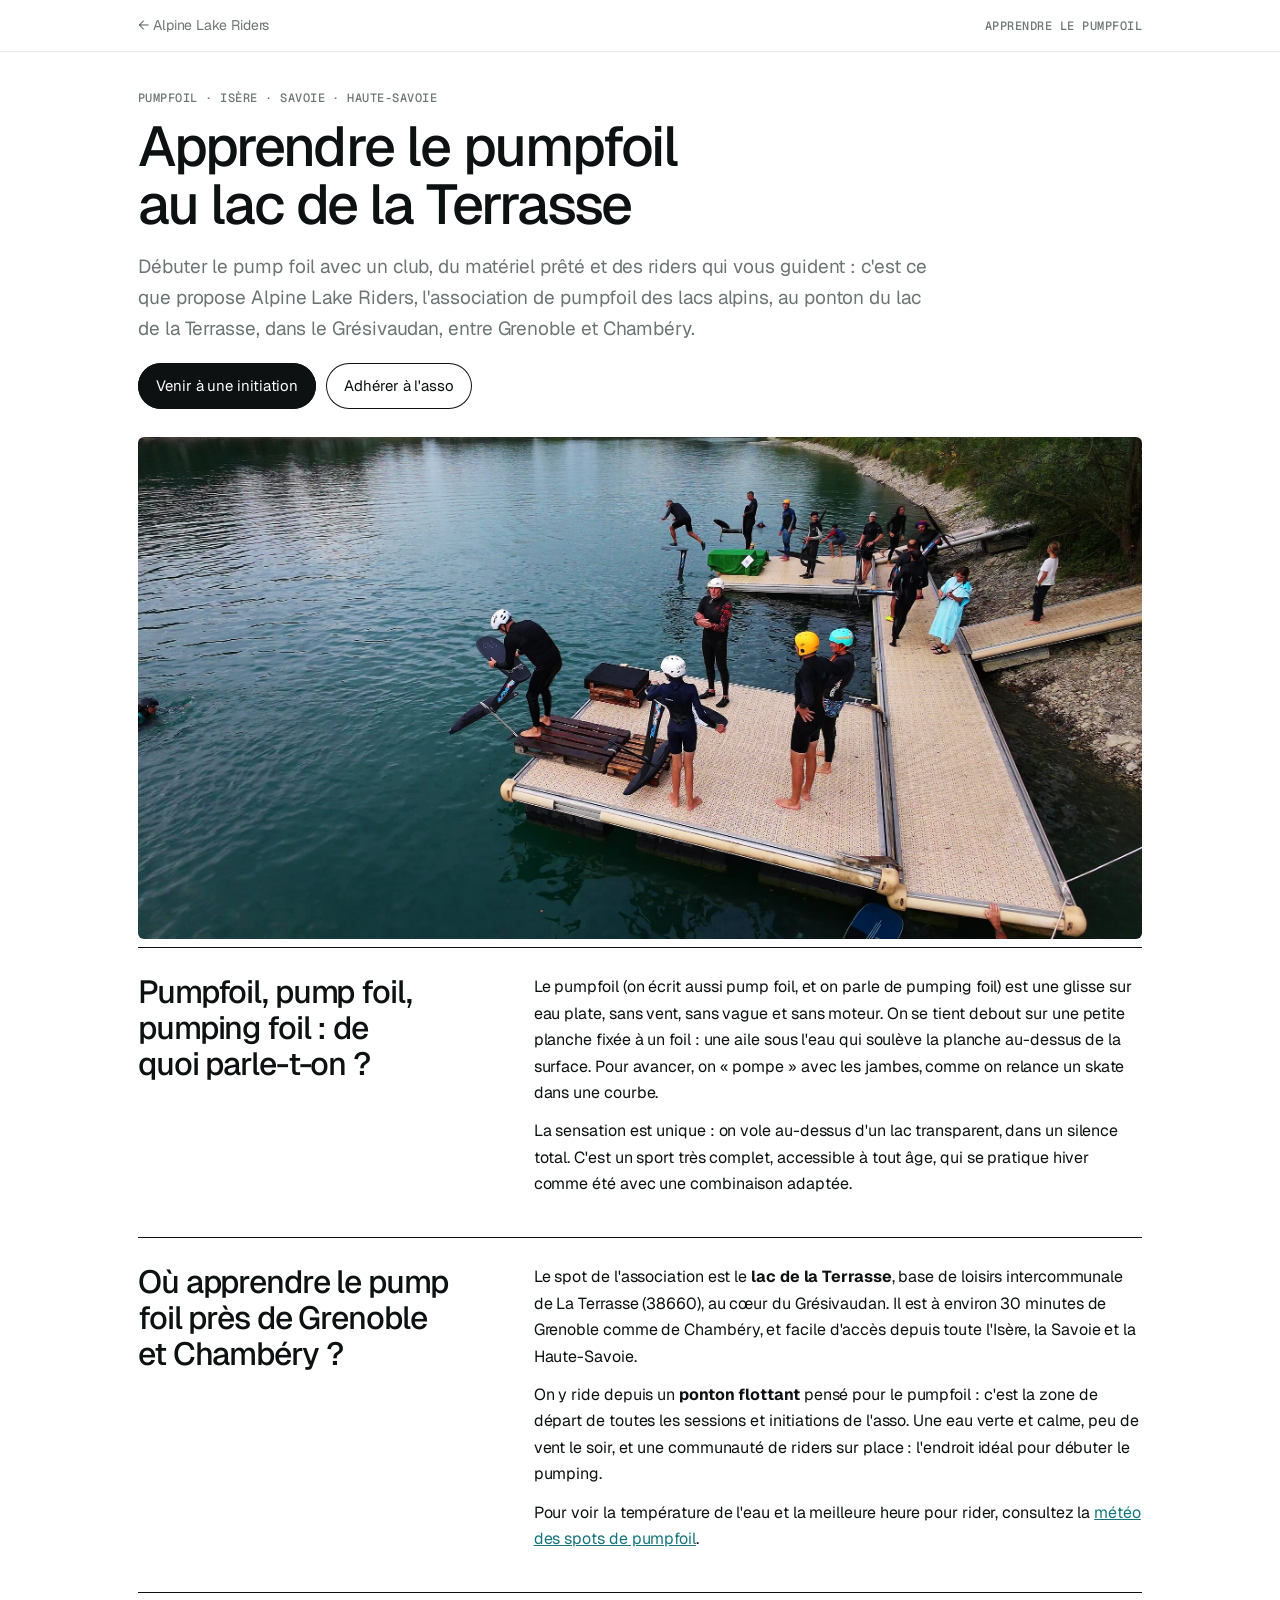
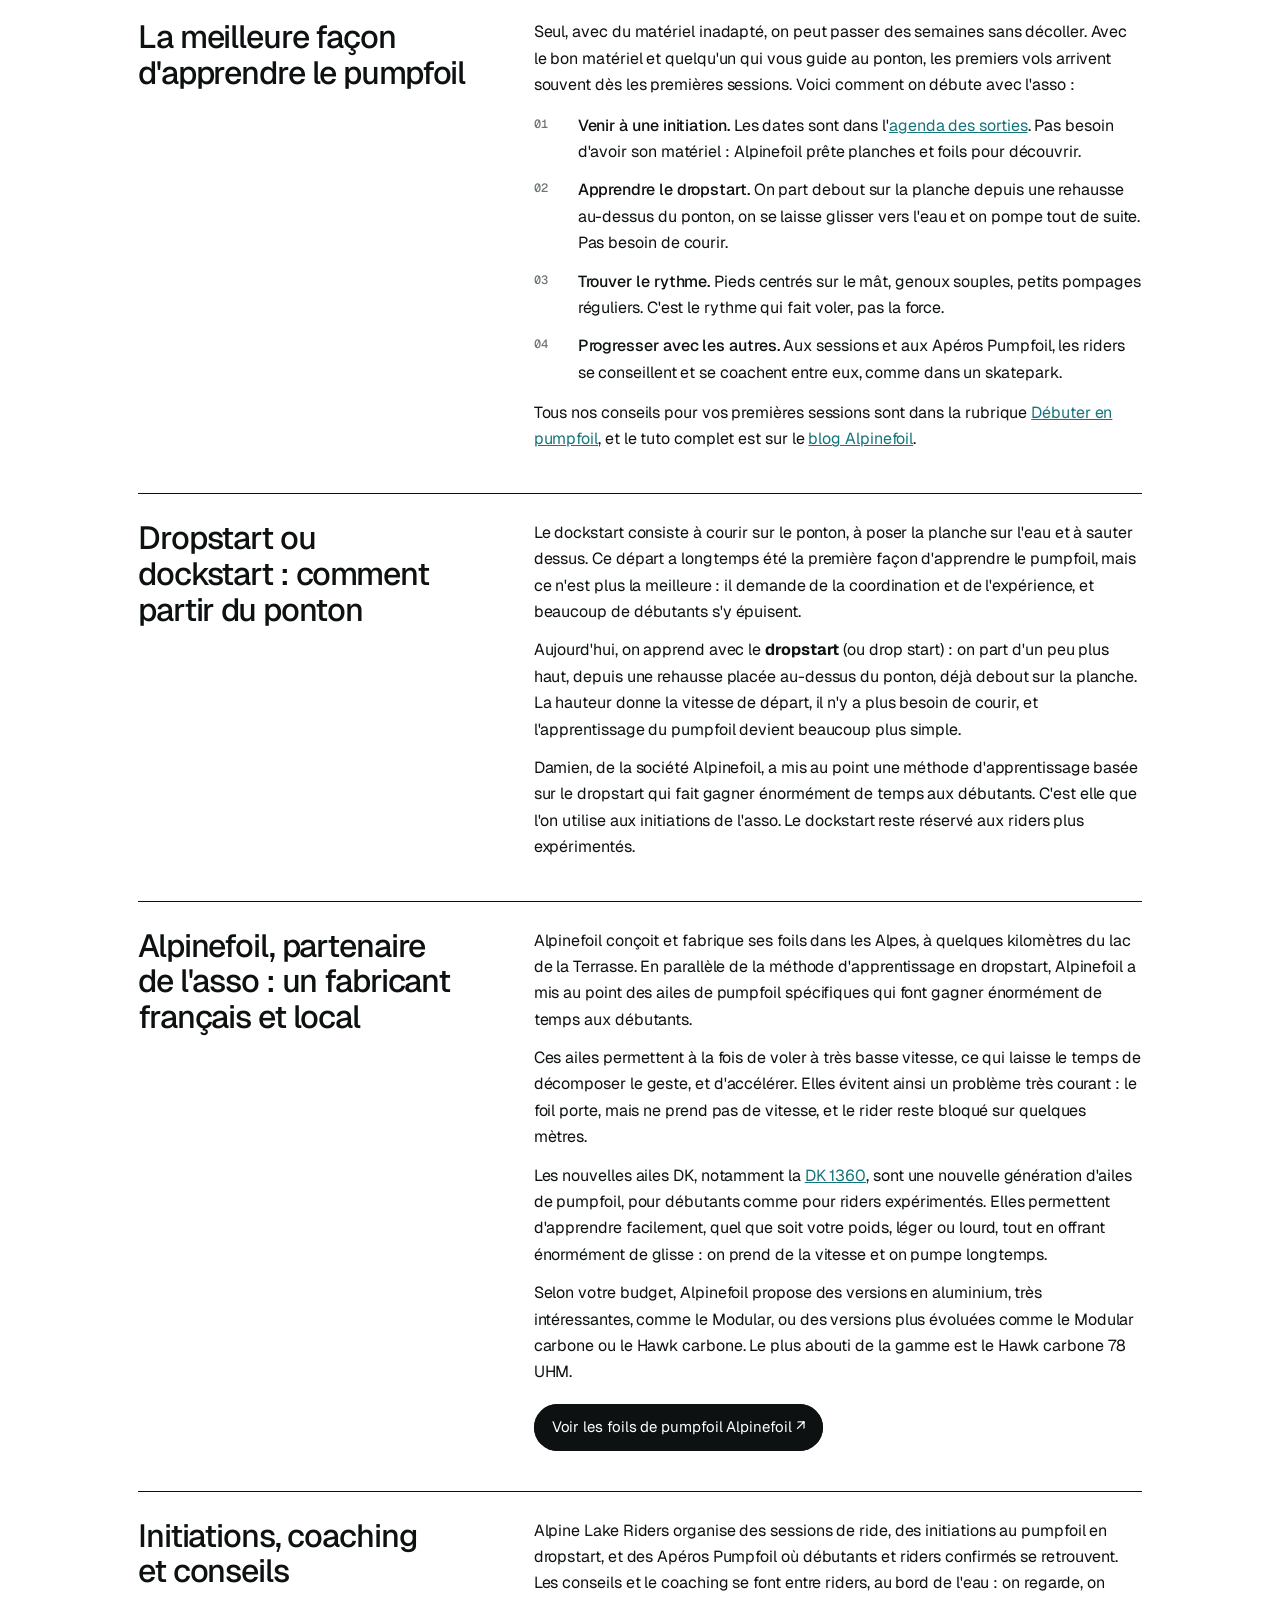
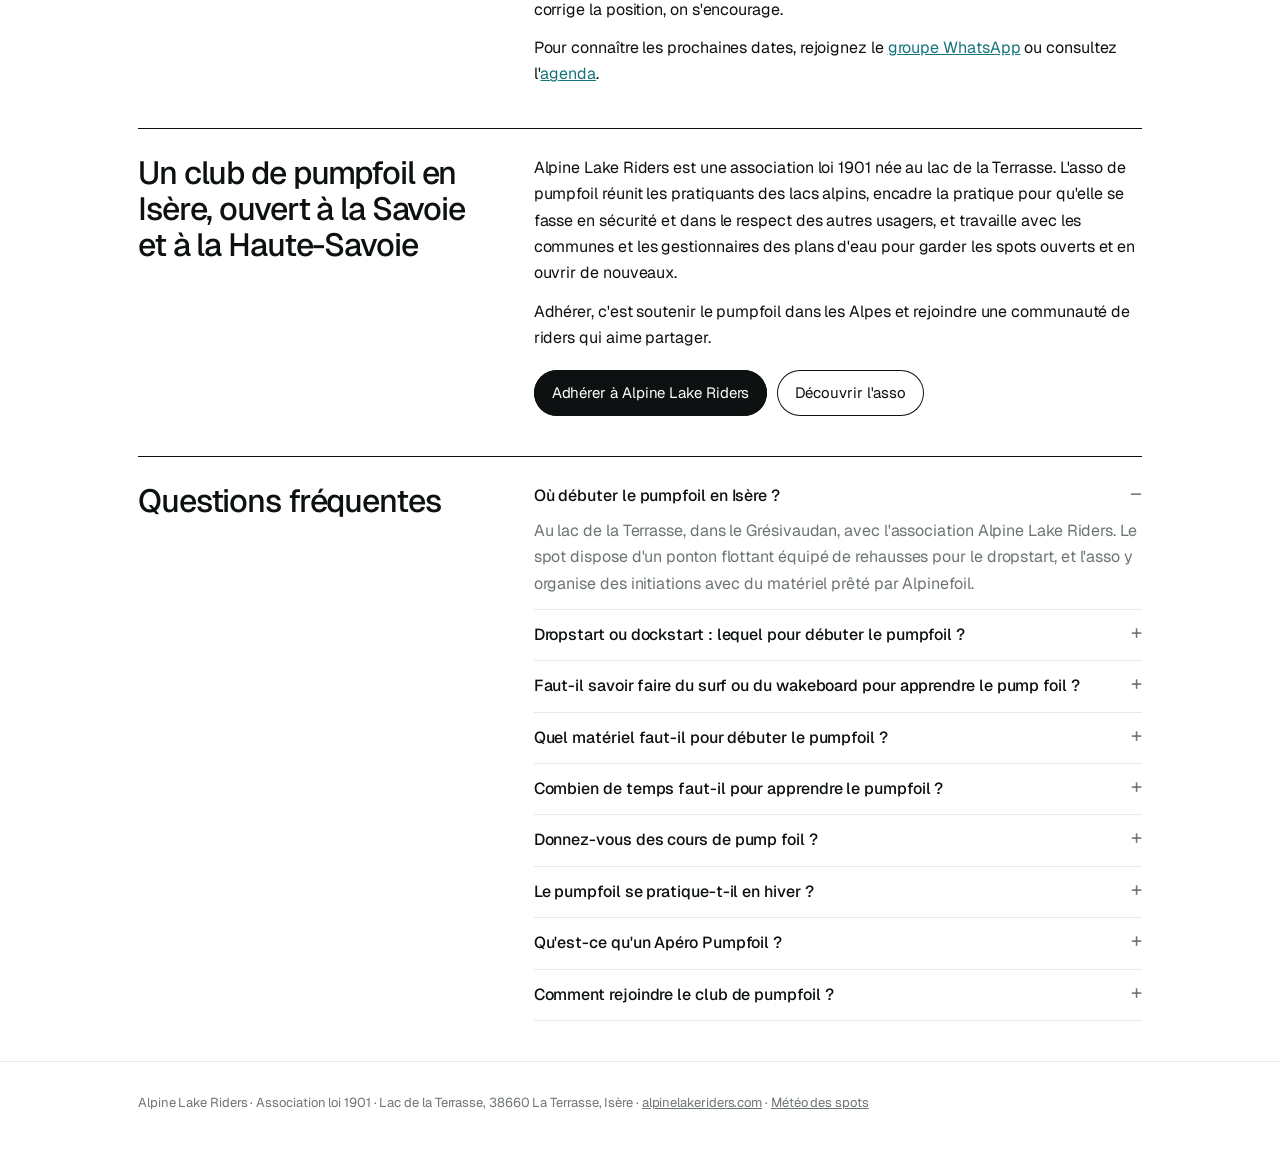
==== commit ca9f62dc: "Page Apprendre le pumpfoil : rubrique Alpinefoil, partenaire et fabricant local (ailes DK, gamme Mod" ====
--- a/apprendre-pumpfoil.html
+++ b/apprendre-pumpfoil.html
@@ -4,13 +4,13 @@
 <meta charset="utf-8">
 <meta name="viewport" content="width=device-width,initial-scale=1,viewport-fit=cover">
 <title>Apprendre le pumpfoil près de Grenoble et Chambéry · Alpine Lake Riders</title>
-<meta name="description" content="Où apprendre le pump foil en Isère, Savoie et Haute-Savoie : initiations au drop start, conseils et coaching entre riders au ponton du lac de la Terrasse, dans le Grésivaudan.">
+<meta name="description" content="Où apprendre le pump foil en Isère, Savoie et Haute-Savoie : initiations au dropstart, conseils et coaching entre riders au ponton du lac de la Terrasse, dans le Grésivaudan.">
 <link rel="canonical" href="https://alpinelakeriders.com/apprendre-pumpfoil">
 <meta property="og:type" content="article">
 <meta property="og:site_name" content="Alpine Lake Riders">
 <meta property="og:locale" content="fr_FR">
 <meta property="og:title" content="Apprendre le pumpfoil au lac de la Terrasse">
-<meta property="og:description" content="Initiations au drop start, conseils et coaching entre riders : débuter le pump foil avec l'association Alpine Lake Riders.">
+<meta property="og:description" content="Initiations au dropstart, conseils et coaching entre riders : débuter le pump foil avec l'association Alpine Lake Riders.">
 <meta property="og:url" content="https://alpinelakeriders.com/apprendre-pumpfoil">
 <meta property="og:image" content="https://alpinelakeriders.com/media/depart-ponton.jpg">
 <meta name="theme-color" content="#ffffff">
@@ -18,7 +18,7 @@
 <link rel="preconnect" href="https://fonts.googleapis.com"><link rel="preconnect" href="https://fonts.gstatic.com" crossorigin>
 <link rel="stylesheet" href="https://fonts.googleapis.com/css2?family=Geist:wght@300..700&family=Geist+Mono:wght@400;500&display=swap">
 <script type="application/ld+json">{"@context":"https://schema.org","@type":"BreadcrumbList","itemListElement":[{"@type":"ListItem","position":1,"name":"Alpine Lake Riders","item":"https://alpinelakeriders.com/"},{"@type":"ListItem","position":2,"name":"Apprendre le pumpfoil","item":"https://alpinelakeriders.com/apprendre-pumpfoil"}]}</script>
-<script type="application/ld+json">{"@context": "https://schema.org", "@type": "FAQPage", "mainEntity": [{"@type": "Question", "name": "Où débuter le pumpfoil en Isère ?", "acceptedAnswer": {"@type": "Answer", "text": "Au lac de la Terrasse, dans le Grésivaudan, avec l'association Alpine Lake Riders. Le spot dispose d'un ponton flottant équipé de rehausses pour le drop start, et l'asso y organise des initiations avec du matériel prêté par Alpinefoil."}}, {"@type": "Question", "name": "Drop start ou dockstart : lequel pour débuter le pumpfoil ?", "acceptedAnswer": {"@type": "Answer", "text": "Le drop start. On part debout depuis une rehausse au-dessus du ponton, sans courir, ce qui simplifie énormément l'apprentissage. Le dockstart, où l'on court sur le ponton avant de sauter sur la planche, est aujourd'hui réservé aux riders plus expérimentés."}}, {"@type": "Question", "name": "Faut-il savoir faire du surf ou du wakeboard pour apprendre le pump foil ?", "acceptedAnswer": {"@type": "Answer", "text": "Non. Une expérience de glisse aide un peu, mais beaucoup de riders de l'asso ont débuté sans. Il faut surtout savoir nager, être à l'aise dans l'eau et accepter de tomber souvent au début."}}, {"@type": "Question", "name": "Quel matériel faut-il pour débuter le pumpfoil ?", "acceptedAnswer": {"@type": "Answer", "text": "Une grande aile avant (1 500 à 2 000 cm²) qui porte à basse vitesse, une planche de pump légère, une combinaison adaptée à la saison, un casque et idéalement un gilet d'impact. Inutile d'acheter tout de suite : le matériel est prêté pendant les initiations."}}, {"@type": "Question", "name": "Combien de temps faut-il pour apprendre le pumpfoil ?", "acceptedAnswer": {"@type": "Answer", "text": "Cela dépend de chacun. Avec le bon matériel et quelqu'un pour vous guider au ponton, les premiers vols arrivent souvent au bout de quelques sessions. Le pump est très physique : mieux vaut dix départs bien faits qu'une heure d'épuisement."}}, {"@type": "Question", "name": "Donnez-vous des cours de pump foil ?", "acceptedAnswer": {"@type": "Answer", "text": "L'association propose des initiations au pumpfoil avec la méthode drop start mise au point par Alpinefoil, puis un coaching entre riders pendant les sessions. Les dates sont publiées dans l'agenda et sur le groupe WhatsApp."}}, {"@type": "Question", "name": "Le pumpfoil se pratique-t-il en hiver ?", "acceptedAnswer": {"@type": "Answer", "text": "Oui, avec une combinaison adaptée. La température de l'eau des lacs est suivie sur la page météo des spots. Le ponton du lac de la Terrasse est fermé du 1er novembre au 18 décembre 2026."}}, {"@type": "Question", "name": "Qu'est-ce qu'un Apéro Pumpfoil ?", "acceptedAnswer": {"@type": "Answer", "text": "Le rendez-vous convivial de l'asso : on ride au ponton en fin de journée, puis on se retrouve autour d'un apéro partagé. Débutants, curieux et riders confirmés sont les bienvenus."}}, {"@type": "Question", "name": "Comment rejoindre le club de pumpfoil ?", "acceptedAnswer": {"@type": "Answer", "text": "En adhérant à l'association depuis la rubrique Rejoindre les riders, et en rejoignant le groupe WhatsApp pour être prévenu des prochaines sessions."}}]}</script>
+<script type="application/ld+json">{"@context": "https://schema.org", "@type": "FAQPage", "mainEntity": [{"@type": "Question", "name": "Où débuter le pumpfoil en Isère ?", "acceptedAnswer": {"@type": "Answer", "text": "Au lac de la Terrasse, dans le Grésivaudan, avec l'association Alpine Lake Riders. Le spot dispose d'un ponton flottant équipé de rehausses pour le dropstart, et l'asso y organise des initiations avec du matériel prêté par Alpinefoil."}}, {"@type": "Question", "name": "Dropstart ou dockstart : lequel pour débuter le pumpfoil ?", "acceptedAnswer": {"@type": "Answer", "text": "Le dropstart. On part debout depuis une rehausse au-dessus du ponton, sans courir, ce qui simplifie énormément l'apprentissage. Le dockstart, où l'on court sur le ponton avant de sauter sur la planche, est aujourd'hui réservé aux riders plus expérimentés."}}, {"@type": "Question", "name": "Faut-il savoir faire du surf ou du wakeboard pour apprendre le pump foil ?", "acceptedAnswer": {"@type": "Answer", "text": "Non. Une expérience de glisse aide un peu, mais beaucoup de riders de l'asso ont débuté sans. Il faut surtout savoir nager, être à l'aise dans l'eau et accepter de tomber souvent au début."}}, {"@type": "Question", "name": "Quel matériel faut-il pour débuter le pumpfoil ?", "acceptedAnswer": {"@type": "Answer", "text": "Une grande aile avant (1 500 à 2 000 cm²) qui porte à basse vitesse, une planche de pump légère, une combinaison adaptée à la saison, un casque et idéalement un gilet d'impact. Inutile d'acheter tout de suite : le matériel est prêté pendant les initiations."}}, {"@type": "Question", "name": "Combien de temps faut-il pour apprendre le pumpfoil ?", "acceptedAnswer": {"@type": "Answer", "text": "Cela dépend de chacun. Avec le bon matériel et quelqu'un pour vous guider au ponton, les premiers vols arrivent souvent au bout de quelques sessions. Le pump est très physique : mieux vaut dix départs bien faits qu'une heure d'épuisement."}}, {"@type": "Question", "name": "Donnez-vous des cours de pump foil ?", "acceptedAnswer": {"@type": "Answer", "text": "L'association propose des initiations au pumpfoil avec la méthode dropstart mise au point par Alpinefoil, puis un coaching entre riders pendant les sessions. Les dates sont publiées dans l'agenda et sur le groupe WhatsApp."}}, {"@type": "Question", "name": "Le pumpfoil se pratique-t-il en hiver ?", "acceptedAnswer": {"@type": "Answer", "text": "Oui, avec une combinaison adaptée. La température de l'eau des lacs est suivie sur la page météo des spots. Le ponton du lac de la Terrasse est fermé du 1er novembre au 18 décembre 2026."}}, {"@type": "Question", "name": "Qu'est-ce qu'un Apéro Pumpfoil ?", "acceptedAnswer": {"@type": "Answer", "text": "Le rendez-vous convivial de l'asso : on ride au ponton en fin de journée, puis on se retrouve autour d'un apéro partagé. Débutants, curieux et riders confirmés sont les bienvenus."}}, {"@type": "Question", "name": "Comment rejoindre le club de pumpfoil ?", "acceptedAnswer": {"@type": "Answer", "text": "En adhérant à l'association depuis la rubrique Rejoindre les riders, et en rejoignant le groupe WhatsApp pour être prévenu des prochaines sessions."}}]}</script>
 <style>
 :root{
   --paper:#ffffff; --ink:#0d1111; --grey:#6d7574; --hair:#e6e9e8; --lake:#16757a;
@@ -108,7 +108,7 @@
     <p>Seul, avec du matériel inadapté, on peut passer des semaines sans décoller. Avec le bon matériel et quelqu'un qui vous guide au ponton, les premiers vols arrivent souvent dès les premières sessions. Voici comment on débute avec l'asso :</p>
     <ol class="steps">
       <li><span><b>Venir à une initiation.</b> Les dates sont dans l'<a href="/#agenda">agenda des sorties</a>. Pas besoin d'avoir son matériel : Alpinefoil prête planches et foils pour découvrir.</span></li>
-      <li><span><b>Apprendre le drop start.</b> On part debout sur la planche depuis une rehausse au-dessus du ponton, on se laisse glisser vers l'eau et on pompe tout de suite. Pas besoin de courir.</span></li>
+      <li><span><b>Apprendre le dropstart.</b> On part debout sur la planche depuis une rehausse au-dessus du ponton, on se laisse glisser vers l'eau et on pompe tout de suite. Pas besoin de courir.</span></li>
       <li><span><b>Trouver le rythme.</b> Pieds centrés sur le mât, genoux souples, petits pompages réguliers. C'est le rythme qui fait voler, pas la force.</span></li>
       <li><span><b>Progresser avec les autres.</b> Aux sessions et aux Apéros Pumpfoil, les riders se conseillent et se coachent entre eux, comme dans un skatepark.</span></li>
     </ol>
@@ -117,18 +117,29 @@
 </section>
 
 <section>
-  <h2>Drop start ou dockstart&nbsp;: comment partir du ponton</h2>
+  <h2>Dropstart ou dockstart&nbsp;: comment partir du ponton</h2>
   <div class="txt">
     <p>Le dockstart consiste à courir sur le ponton, à poser la planche sur l'eau et à sauter dessus. Ce départ a longtemps été la première façon d'apprendre le pumpfoil, mais ce n'est plus la meilleure : il demande de la coordination et de l'expérience, et beaucoup de débutants s'y épuisent.</p>
-    <p>Aujourd'hui, on apprend avec le <b>drop start</b> : on part d'un peu plus haut, depuis une rehausse placée au-dessus du ponton, déjà debout sur la planche. La hauteur donne la vitesse de départ, il n'y a plus besoin de courir, et l'apprentissage du pumpfoil devient beaucoup plus simple.</p>
-    <p>Damien, de la société Alpinefoil, a mis au point une méthode d'apprentissage basée sur le drop start qui fait gagner énormément de temps aux débutants. C'est elle que l'on utilise aux initiations de l'asso. Le dockstart reste réservé aux riders plus expérimentés.</p>
+    <p>Aujourd'hui, on apprend avec le <b>dropstart</b> (ou drop start) : on part d'un peu plus haut, depuis une rehausse placée au-dessus du ponton, déjà debout sur la planche. La hauteur donne la vitesse de départ, il n'y a plus besoin de courir, et l'apprentissage du pumpfoil devient beaucoup plus simple.</p>
+    <p>Damien, de la société Alpinefoil, a mis au point une méthode d'apprentissage basée sur le dropstart qui fait gagner énormément de temps aux débutants. C'est elle que l'on utilise aux initiations de l'asso. Le dockstart reste réservé aux riders plus expérimentés.</p>
+  </div>
+</section>
+
+<section>
+  <h2>Alpinefoil, partenaire de l'asso&nbsp;: un fabricant français et local</h2>
+  <div class="txt">
+    <p>Alpinefoil conçoit et fabrique ses foils dans les Alpes, à quelques kilomètres du lac de la Terrasse. En parallèle de la méthode d'apprentissage en dropstart, Alpinefoil a mis au point des ailes de pumpfoil spécifiques qui font gagner énormément de temps aux débutants.</p>
+    <p>Ces ailes permettent à la fois de voler à très basse vitesse, ce qui laisse le temps de décomposer le geste, et d'accélérer. Elles évitent ainsi un problème très courant : le foil porte, mais ne prend pas de vitesse, et le rider reste bloqué sur quelques mètres.</p>
+    <p>Les nouvelles ailes DK, notamment la <a href="https://www.alpinefoil.com/kitefoil-windfoil-shop/ailes-foils/aile-dk-1360.html" target="_blank" rel="noopener">DK 1360</a>, sont une nouvelle génération d'ailes de pumpfoil, pour débutants comme pour riders expérimentés. Elles permettent d'apprendre facilement, quel que soit votre poids, léger ou lourd, tout en offrant énormément de glisse : on prend de la vitesse et on pumpe longtemps.</p>
+    <p>Selon votre budget, Alpinefoil propose des versions en aluminium, très intéressantes, comme le Modular, ou des versions plus évoluées comme le Modular carbone ou le Hawk carbone. Le plus abouti de la gamme est le Hawk carbone 78 UHM.</p>
+    <div class="cta"><a class="pill ink" href="https://www.alpinefoil.com/kitefoil-windfoil-shop/pumping-dockstart/" target="_blank" rel="noopener">Voir les foils de pumpfoil Alpinefoil ↗</a></div>
   </div>
 </section>
 
 <section>
   <h2>Initiations, coaching et conseils</h2>
   <div class="txt">
-    <p>Alpine Lake Riders organise des sessions de ride, des initiations au pumpfoil en drop start, et des Apéros Pumpfoil où débutants et riders confirmés se retrouvent. Les conseils et le coaching se font entre riders, au bord de l'eau : on regarde, on corrige la position, on s'encourage.</p>
+    <p>Alpine Lake Riders organise des sessions de ride, des initiations au pumpfoil en dropstart, et des Apéros Pumpfoil où débutants et riders confirmés se retrouvent. Les conseils et le coaching se font entre riders, au bord de l'eau : on regarde, on corrige la position, on s'encourage.</p>
     <p>Pour connaître les prochaines dates, rejoignez le <a href="https://chat.whatsapp.com/D0wUPuh0QP87qtSMwNR3xT" target="_blank" rel="noopener">groupe WhatsApp</a> ou consultez l'<a href="/#agenda">agenda</a>.</p>
   </div>
 </section>
@@ -145,12 +156,12 @@
 <section class="faq-sec">
   <h2>Questions fréquentes</h2>
   <div class="txt faq" id="faq">
-    <details open><summary>Où débuter le pumpfoil en Isère&nbsp;?</summary><p>Au lac de la Terrasse, dans le Grésivaudan, avec l'association Alpine Lake Riders. Le spot dispose d'un ponton flottant équipé de rehausses pour le drop start, et l'asso y organise des initiations avec du matériel prêté par Alpinefoil.</p></details>
-    <details><summary>Drop start ou dockstart&nbsp;: lequel pour débuter le pumpfoil&nbsp;?</summary><p>Le drop start. On part debout depuis une rehausse au-dessus du ponton, sans courir, ce qui simplifie énormément l'apprentissage. Le dockstart, où l'on court sur le ponton avant de sauter sur la planche, est aujourd'hui réservé aux riders plus expérimentés.</p></details>
+    <details open><summary>Où débuter le pumpfoil en Isère&nbsp;?</summary><p>Au lac de la Terrasse, dans le Grésivaudan, avec l'association Alpine Lake Riders. Le spot dispose d'un ponton flottant équipé de rehausses pour le dropstart, et l'asso y organise des initiations avec du matériel prêté par Alpinefoil.</p></details>
+    <details><summary>Dropstart ou dockstart&nbsp;: lequel pour débuter le pumpfoil&nbsp;?</summary><p>Le dropstart. On part debout depuis une rehausse au-dessus du ponton, sans courir, ce qui simplifie énormément l'apprentissage. Le dockstart, où l'on court sur le ponton avant de sauter sur la planche, est aujourd'hui réservé aux riders plus expérimentés.</p></details>
     <details><summary>Faut-il savoir faire du surf ou du wakeboard pour apprendre le pump foil&nbsp;?</summary><p>Non. Une expérience de glisse aide un peu, mais beaucoup de riders de l'asso ont débuté sans. Il faut surtout savoir nager, être à l'aise dans l'eau et accepter de tomber souvent au début.</p></details>
     <details><summary>Quel matériel faut-il pour débuter le pumpfoil&nbsp;?</summary><p>Une grande aile avant (1 500 à 2 000 cm²) qui porte à basse vitesse, une planche de pump légère, une combinaison adaptée à la saison, un casque et idéalement un gilet d'impact. Inutile d'acheter tout de suite : le matériel est prêté pendant les initiations.</p></details>
     <details><summary>Combien de temps faut-il pour apprendre le pumpfoil&nbsp;?</summary><p>Cela dépend de chacun. Avec le bon matériel et quelqu'un pour vous guider au ponton, les premiers vols arrivent souvent au bout de quelques sessions. Le pump est très physique : mieux vaut dix départs bien faits qu'une heure d'épuisement.</p></details>
-    <details><summary>Donnez-vous des cours de pump foil&nbsp;?</summary><p>L'association propose des initiations au pumpfoil avec la méthode drop start mise au point par Alpinefoil, puis un coaching entre riders pendant les sessions. Les dates sont publiées dans l'<a href="/#agenda">agenda</a> et sur le groupe WhatsApp.</p></details>
+    <details><summary>Donnez-vous des cours de pump foil&nbsp;?</summary><p>L'association propose des initiations au pumpfoil avec la méthode dropstart mise au point par Alpinefoil, puis un coaching entre riders pendant les sessions. Les dates sont publiées dans l'<a href="/#agenda">agenda</a> et sur le groupe WhatsApp.</p></details>
     <details><summary>Le pumpfoil se pratique-t-il en hiver&nbsp;?</summary><p>Oui, avec une combinaison adaptée. La température de l'eau des lacs est suivie sur la page <a href="/lacs">météo des spots</a>. Le ponton du lac de la Terrasse est fermé du 1er novembre au 18 décembre 2026.</p></details>
     <details><summary>Qu'est-ce qu'un Apéro Pumpfoil&nbsp;?</summary><p>Le rendez-vous convivial de l'asso : on ride au ponton en fin de journée, puis on se retrouve autour d'un apéro partagé. Débutants, curieux et riders confirmés sont les bienvenus.</p></details>
     <details><summary>Comment rejoindre le club de pumpfoil&nbsp;?</summary><p>En adhérant à l'association depuis la rubrique <a href="/#rejoindre">Rejoindre les riders</a>, et en rejoignant le groupe WhatsApp pour être prévenu des prochaines sessions.</p></details>
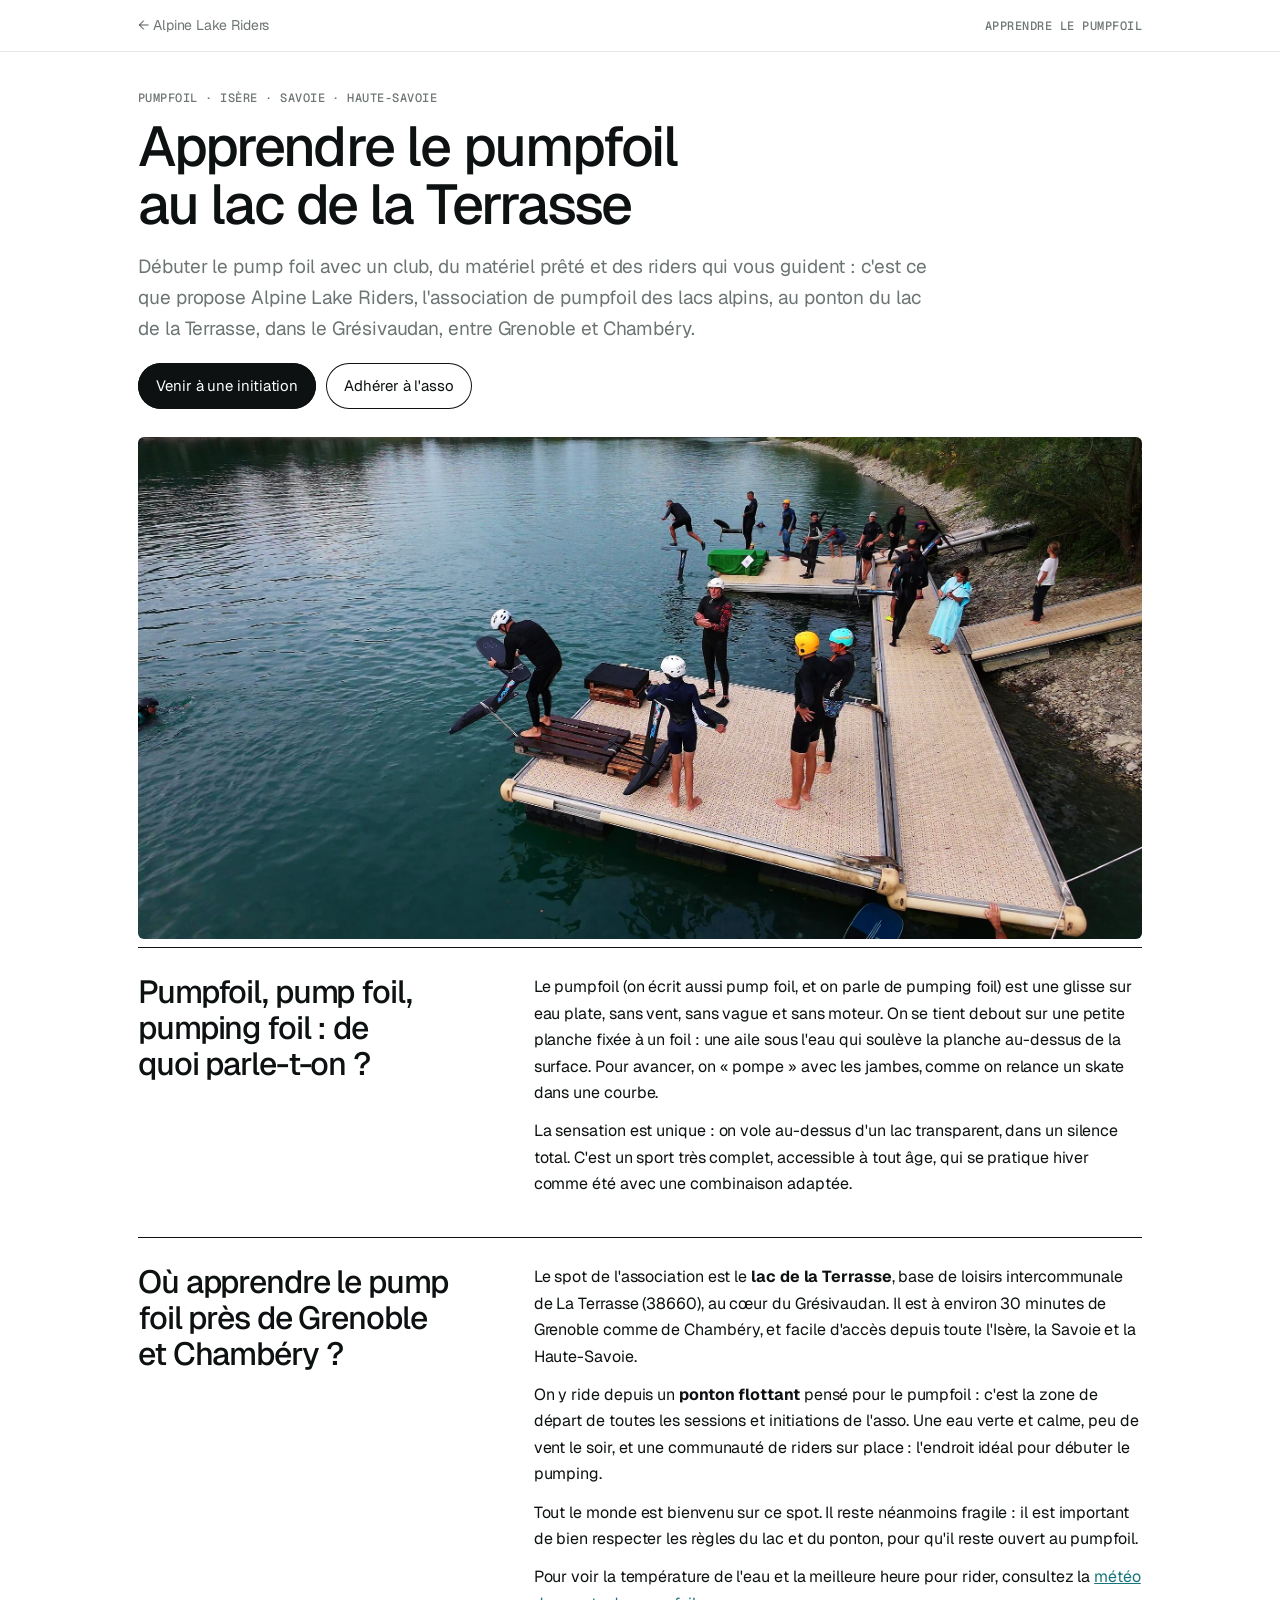
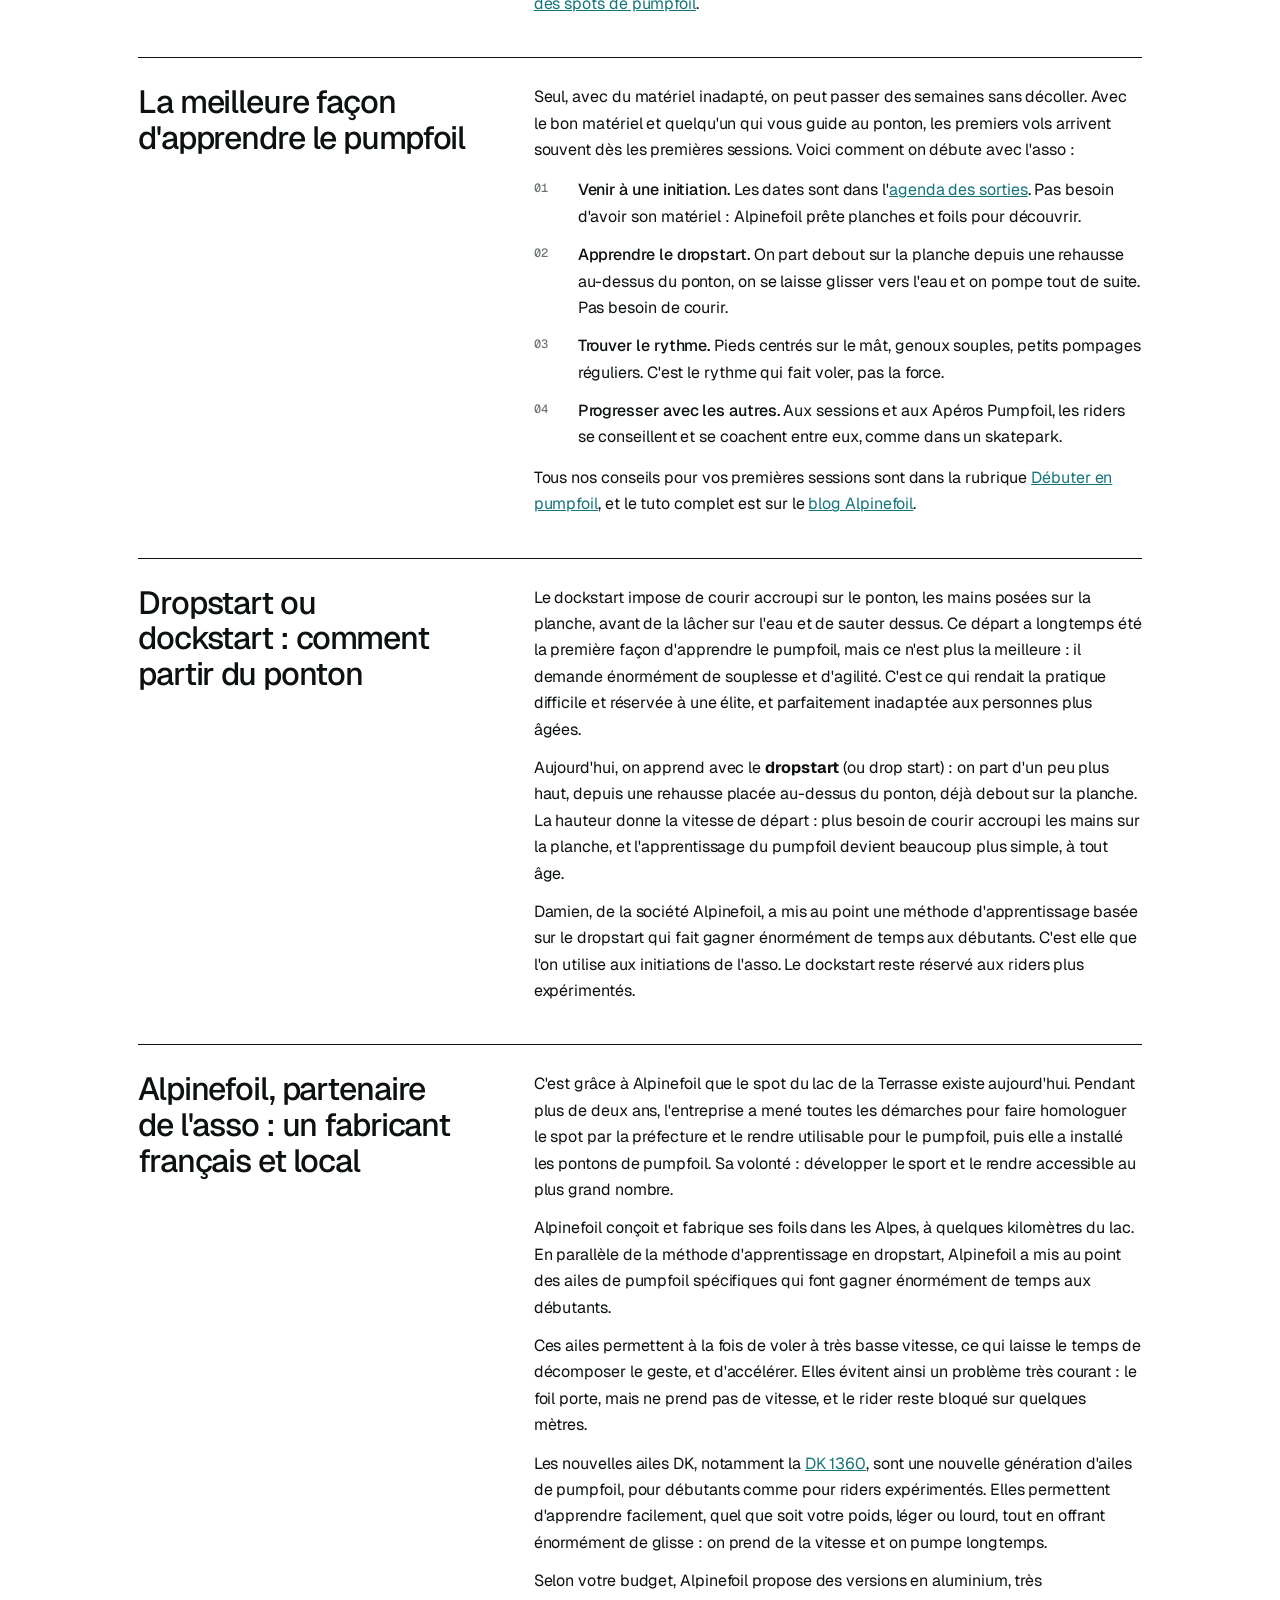
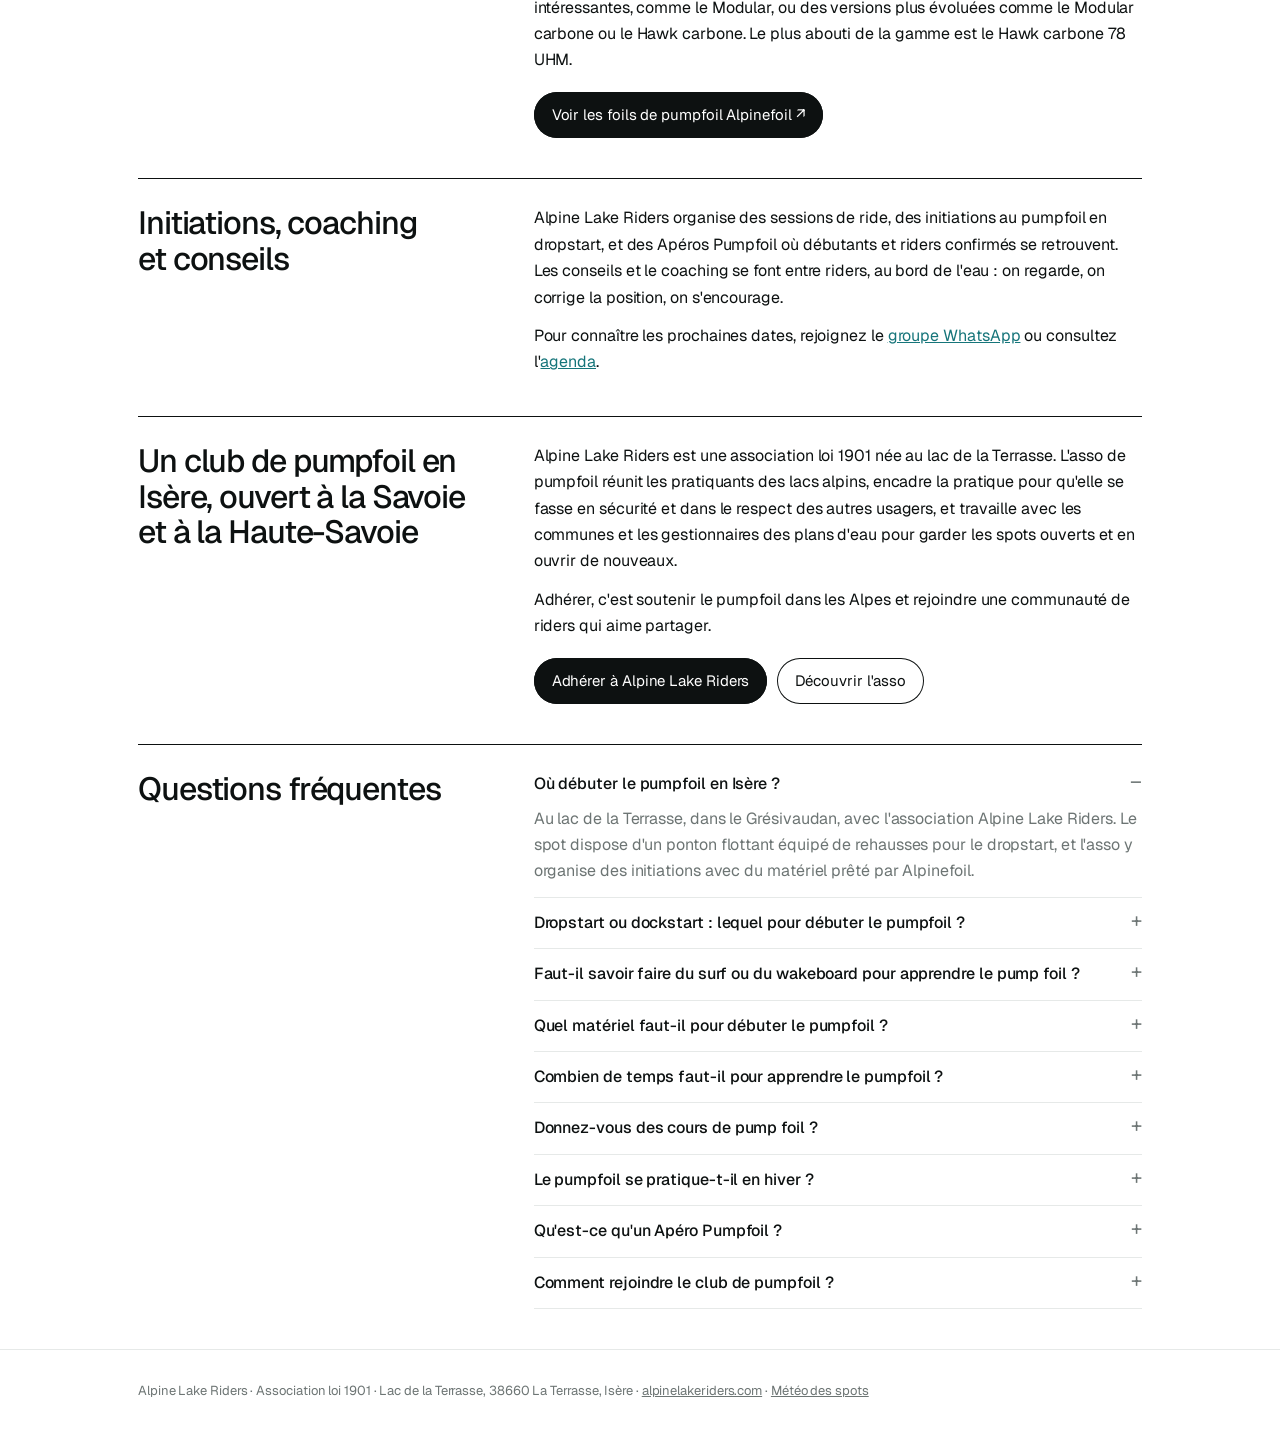
==== commit 6b5210fb: "Page Apprendre le pumpfoil : dockstart (courir accroupi, mains sur la planche), rôle d'Alpinefoil da" ====
--- a/apprendre-pumpfoil.html
+++ b/apprendre-pumpfoil.html
@@ -18,7 +18,7 @@
 <link rel="preconnect" href="https://fonts.googleapis.com"><link rel="preconnect" href="https://fonts.gstatic.com" crossorigin>
 <link rel="stylesheet" href="https://fonts.googleapis.com/css2?family=Geist:wght@300..700&family=Geist+Mono:wght@400;500&display=swap">
 <script type="application/ld+json">{"@context":"https://schema.org","@type":"BreadcrumbList","itemListElement":[{"@type":"ListItem","position":1,"name":"Alpine Lake Riders","item":"https://alpinelakeriders.com/"},{"@type":"ListItem","position":2,"name":"Apprendre le pumpfoil","item":"https://alpinelakeriders.com/apprendre-pumpfoil"}]}</script>
-<script type="application/ld+json">{"@context": "https://schema.org", "@type": "FAQPage", "mainEntity": [{"@type": "Question", "name": "Où débuter le pumpfoil en Isère ?", "acceptedAnswer": {"@type": "Answer", "text": "Au lac de la Terrasse, dans le Grésivaudan, avec l'association Alpine Lake Riders. Le spot dispose d'un ponton flottant équipé de rehausses pour le dropstart, et l'asso y organise des initiations avec du matériel prêté par Alpinefoil."}}, {"@type": "Question", "name": "Dropstart ou dockstart : lequel pour débuter le pumpfoil ?", "acceptedAnswer": {"@type": "Answer", "text": "Le dropstart. On part debout depuis une rehausse au-dessus du ponton, sans courir, ce qui simplifie énormément l'apprentissage. Le dockstart, où l'on court sur le ponton avant de sauter sur la planche, est aujourd'hui réservé aux riders plus expérimentés."}}, {"@type": "Question", "name": "Faut-il savoir faire du surf ou du wakeboard pour apprendre le pump foil ?", "acceptedAnswer": {"@type": "Answer", "text": "Non. Une expérience de glisse aide un peu, mais beaucoup de riders de l'asso ont débuté sans. Il faut surtout savoir nager, être à l'aise dans l'eau et accepter de tomber souvent au début."}}, {"@type": "Question", "name": "Quel matériel faut-il pour débuter le pumpfoil ?", "acceptedAnswer": {"@type": "Answer", "text": "Une grande aile avant (1 500 à 2 000 cm²) qui porte à basse vitesse, une planche de pump légère, une combinaison adaptée à la saison, un casque et idéalement un gilet d'impact. Inutile d'acheter tout de suite : le matériel est prêté pendant les initiations."}}, {"@type": "Question", "name": "Combien de temps faut-il pour apprendre le pumpfoil ?", "acceptedAnswer": {"@type": "Answer", "text": "Cela dépend de chacun. Avec le bon matériel et quelqu'un pour vous guider au ponton, les premiers vols arrivent souvent au bout de quelques sessions. Le pump est très physique : mieux vaut dix départs bien faits qu'une heure d'épuisement."}}, {"@type": "Question", "name": "Donnez-vous des cours de pump foil ?", "acceptedAnswer": {"@type": "Answer", "text": "L'association propose des initiations au pumpfoil avec la méthode dropstart mise au point par Alpinefoil, puis un coaching entre riders pendant les sessions. Les dates sont publiées dans l'agenda et sur le groupe WhatsApp."}}, {"@type": "Question", "name": "Le pumpfoil se pratique-t-il en hiver ?", "acceptedAnswer": {"@type": "Answer", "text": "Oui, avec une combinaison adaptée. La température de l'eau des lacs est suivie sur la page météo des spots. Le ponton du lac de la Terrasse est fermé du 1er novembre au 18 décembre 2026."}}, {"@type": "Question", "name": "Qu'est-ce qu'un Apéro Pumpfoil ?", "acceptedAnswer": {"@type": "Answer", "text": "Le rendez-vous convivial de l'asso : on ride au ponton en fin de journée, puis on se retrouve autour d'un apéro partagé. Débutants, curieux et riders confirmés sont les bienvenus."}}, {"@type": "Question", "name": "Comment rejoindre le club de pumpfoil ?", "acceptedAnswer": {"@type": "Answer", "text": "En adhérant à l'association depuis la rubrique Rejoindre les riders, et en rejoignant le groupe WhatsApp pour être prévenu des prochaines sessions."}}]}</script>
+<script type="application/ld+json">{"@context": "https://schema.org", "@type": "FAQPage", "mainEntity": [{"@type": "Question", "name": "Où débuter le pumpfoil en Isère ?", "acceptedAnswer": {"@type": "Answer", "text": "Au lac de la Terrasse, dans le Grésivaudan, avec l'association Alpine Lake Riders. Le spot dispose d'un ponton flottant équipé de rehausses pour le dropstart, et l'asso y organise des initiations avec du matériel prêté par Alpinefoil."}}, {"@type": "Question", "name": "Dropstart ou dockstart : lequel pour débuter le pumpfoil ?", "acceptedAnswer": {"@type": "Answer", "text": "Le dropstart. On part debout depuis une rehausse au-dessus du ponton, sans courir, ce qui simplifie énormément l'apprentissage. Le dockstart, où l'on court accroupi sur le ponton les mains sur la planche, demande beaucoup de souplesse et d'agilité : il est aujourd'hui réservé aux riders plus expérimentés."}}, {"@type": "Question", "name": "Faut-il savoir faire du surf ou du wakeboard pour apprendre le pump foil ?", "acceptedAnswer": {"@type": "Answer", "text": "Non. Une expérience de glisse aide un peu, mais beaucoup de riders de l'asso ont débuté sans. Il faut surtout savoir nager, être à l'aise dans l'eau et accepter de tomber souvent au début."}}, {"@type": "Question", "name": "Quel matériel faut-il pour débuter le pumpfoil ?", "acceptedAnswer": {"@type": "Answer", "text": "Une grande aile avant (1 500 à 2 000 cm²) qui porte à basse vitesse, une planche de pump légère, une combinaison adaptée à la saison, un casque et idéalement un gilet d'impact. Inutile d'acheter tout de suite : le matériel est prêté pendant les initiations."}}, {"@type": "Question", "name": "Combien de temps faut-il pour apprendre le pumpfoil ?", "acceptedAnswer": {"@type": "Answer", "text": "Cela dépend de chacun. Avec le bon matériel et quelqu'un pour vous guider au ponton, les premiers vols arrivent souvent au bout de quelques sessions. Le pump est très physique : mieux vaut dix départs bien faits qu'une heure d'épuisement."}}, {"@type": "Question", "name": "Donnez-vous des cours de pump foil ?", "acceptedAnswer": {"@type": "Answer", "text": "L'association propose des initiations au pumpfoil avec la méthode dropstart mise au point par Alpinefoil, puis un coaching entre riders pendant les sessions. Les dates sont publiées dans l'agenda et sur le groupe WhatsApp."}}, {"@type": "Question", "name": "Le pumpfoil se pratique-t-il en hiver ?", "acceptedAnswer": {"@type": "Answer", "text": "Oui, avec une combinaison adaptée. La température de l'eau des lacs est suivie sur la page météo des spots. Le ponton du lac de la Terrasse est fermé du 1er novembre au 18 décembre 2026."}}, {"@type": "Question", "name": "Qu'est-ce qu'un Apéro Pumpfoil ?", "acceptedAnswer": {"@type": "Answer", "text": "Le rendez-vous convivial de l'asso : on ride au ponton en fin de journée, puis on se retrouve autour d'un apéro partagé. Débutants, curieux et riders confirmés sont les bienvenus."}}, {"@type": "Question", "name": "Comment rejoindre le club de pumpfoil ?", "acceptedAnswer": {"@type": "Answer", "text": "En adhérant à l'association depuis la rubrique Rejoindre les riders, et en rejoignant le groupe WhatsApp pour être prévenu des prochaines sessions."}}]}</script>
 <style>
 :root{
   --paper:#ffffff; --ink:#0d1111; --grey:#6d7574; --hair:#e6e9e8; --lake:#16757a;
@@ -98,6 +98,7 @@
   <div class="txt">
     <p>Le spot de l'association est le <b>lac de la Terrasse</b>, base de loisirs intercommunale de La Terrasse (38660), au cœur du Grésivaudan. Il est à environ 30 minutes de Grenoble comme de Chambéry, et facile d'accès depuis toute l'Isère, la Savoie et la Haute-Savoie.</p>
     <p>On y ride depuis un <b>ponton flottant</b> pensé pour le pumpfoil : c'est la zone de départ de toutes les sessions et initiations de l'asso. Une eau verte et calme, peu de vent le soir, et une communauté de riders sur place : l'endroit idéal pour débuter le pumping.</p>
+    <p>Tout le monde est bienvenu sur ce spot. Il reste néanmoins fragile : il est important de bien respecter les règles du lac et du ponton, pour qu'il reste ouvert au pumpfoil.</p>
     <p>Pour voir la température de l'eau et la meilleure heure pour rider, consultez la <a href="/lacs">météo des spots de pumpfoil</a>.</p>
   </div>
 </section>
@@ -119,8 +120,8 @@
 <section>
   <h2>Dropstart ou dockstart&nbsp;: comment partir du ponton</h2>
   <div class="txt">
-    <p>Le dockstart consiste à courir sur le ponton, à poser la planche sur l'eau et à sauter dessus. Ce départ a longtemps été la première façon d'apprendre le pumpfoil, mais ce n'est plus la meilleure : il demande de la coordination et de l'expérience, et beaucoup de débutants s'y épuisent.</p>
-    <p>Aujourd'hui, on apprend avec le <b>dropstart</b> (ou drop start) : on part d'un peu plus haut, depuis une rehausse placée au-dessus du ponton, déjà debout sur la planche. La hauteur donne la vitesse de départ, il n'y a plus besoin de courir, et l'apprentissage du pumpfoil devient beaucoup plus simple.</p>
+    <p>Le dockstart impose de courir accroupi sur le ponton, les mains posées sur la planche, avant de la lâcher sur l'eau et de sauter dessus. Ce départ a longtemps été la première façon d'apprendre le pumpfoil, mais ce n'est plus la meilleure : il demande énormément de souplesse et d'agilité. C'est ce qui rendait la pratique difficile et réservée à une élite, et parfaitement inadaptée aux personnes plus âgées.</p>
+    <p>Aujourd'hui, on apprend avec le <b>dropstart</b> (ou drop start) : on part d'un peu plus haut, depuis une rehausse placée au-dessus du ponton, déjà debout sur la planche. La hauteur donne la vitesse de départ : plus besoin de courir accroupi les mains sur la planche, et l'apprentissage du pumpfoil devient beaucoup plus simple, à tout âge.</p>
     <p>Damien, de la société Alpinefoil, a mis au point une méthode d'apprentissage basée sur le dropstart qui fait gagner énormément de temps aux débutants. C'est elle que l'on utilise aux initiations de l'asso. Le dockstart reste réservé aux riders plus expérimentés.</p>
   </div>
 </section>
@@ -128,7 +129,8 @@
 <section>
   <h2>Alpinefoil, partenaire de l'asso&nbsp;: un fabricant français et local</h2>
   <div class="txt">
-    <p>Alpinefoil conçoit et fabrique ses foils dans les Alpes, à quelques kilomètres du lac de la Terrasse. En parallèle de la méthode d'apprentissage en dropstart, Alpinefoil a mis au point des ailes de pumpfoil spécifiques qui font gagner énormément de temps aux débutants.</p>
+    <p>C'est grâce à Alpinefoil que le spot du lac de la Terrasse existe aujourd'hui. Pendant plus de deux ans, l'entreprise a mené toutes les démarches pour faire homologuer le spot par la préfecture et le rendre utilisable pour le pumpfoil, puis elle a installé les pontons de pumpfoil. Sa volonté : développer le sport et le rendre accessible au plus grand nombre.</p>
+    <p>Alpinefoil conçoit et fabrique ses foils dans les Alpes, à quelques kilomètres du lac. En parallèle de la méthode d'apprentissage en dropstart, Alpinefoil a mis au point des ailes de pumpfoil spécifiques qui font gagner énormément de temps aux débutants.</p>
     <p>Ces ailes permettent à la fois de voler à très basse vitesse, ce qui laisse le temps de décomposer le geste, et d'accélérer. Elles évitent ainsi un problème très courant : le foil porte, mais ne prend pas de vitesse, et le rider reste bloqué sur quelques mètres.</p>
     <p>Les nouvelles ailes DK, notamment la <a href="https://www.alpinefoil.com/kitefoil-windfoil-shop/ailes-foils/aile-dk-1360.html" target="_blank" rel="noopener">DK 1360</a>, sont une nouvelle génération d'ailes de pumpfoil, pour débutants comme pour riders expérimentés. Elles permettent d'apprendre facilement, quel que soit votre poids, léger ou lourd, tout en offrant énormément de glisse : on prend de la vitesse et on pumpe longtemps.</p>
     <p>Selon votre budget, Alpinefoil propose des versions en aluminium, très intéressantes, comme le Modular, ou des versions plus évoluées comme le Modular carbone ou le Hawk carbone. Le plus abouti de la gamme est le Hawk carbone 78 UHM.</p>
@@ -157,7 +159,7 @@
   <h2>Questions fréquentes</h2>
   <div class="txt faq" id="faq">
     <details open><summary>Où débuter le pumpfoil en Isère&nbsp;?</summary><p>Au lac de la Terrasse, dans le Grésivaudan, avec l'association Alpine Lake Riders. Le spot dispose d'un ponton flottant équipé de rehausses pour le dropstart, et l'asso y organise des initiations avec du matériel prêté par Alpinefoil.</p></details>
-    <details><summary>Dropstart ou dockstart&nbsp;: lequel pour débuter le pumpfoil&nbsp;?</summary><p>Le dropstart. On part debout depuis une rehausse au-dessus du ponton, sans courir, ce qui simplifie énormément l'apprentissage. Le dockstart, où l'on court sur le ponton avant de sauter sur la planche, est aujourd'hui réservé aux riders plus expérimentés.</p></details>
+    <details><summary>Dropstart ou dockstart&nbsp;: lequel pour débuter le pumpfoil&nbsp;?</summary><p>Le dropstart. On part debout depuis une rehausse au-dessus du ponton, sans courir, ce qui simplifie énormément l'apprentissage. Le dockstart, où l'on court accroupi sur le ponton les mains sur la planche, demande beaucoup de souplesse et d'agilité : il est aujourd'hui réservé aux riders plus expérimentés.</p></details>
     <details><summary>Faut-il savoir faire du surf ou du wakeboard pour apprendre le pump foil&nbsp;?</summary><p>Non. Une expérience de glisse aide un peu, mais beaucoup de riders de l'asso ont débuté sans. Il faut surtout savoir nager, être à l'aise dans l'eau et accepter de tomber souvent au début.</p></details>
     <details><summary>Quel matériel faut-il pour débuter le pumpfoil&nbsp;?</summary><p>Une grande aile avant (1 500 à 2 000 cm²) qui porte à basse vitesse, une planche de pump légère, une combinaison adaptée à la saison, un casque et idéalement un gilet d'impact. Inutile d'acheter tout de suite : le matériel est prêté pendant les initiations.</p></details>
     <details><summary>Combien de temps faut-il pour apprendre le pumpfoil&nbsp;?</summary><p>Cela dépend de chacun. Avec le bon matériel et quelqu'un pour vous guider au ponton, les premiers vols arrivent souvent au bout de quelques sessions. Le pump est très physique : mieux vaut dix départs bien faits qu'une heure d'épuisement.</p></details>
